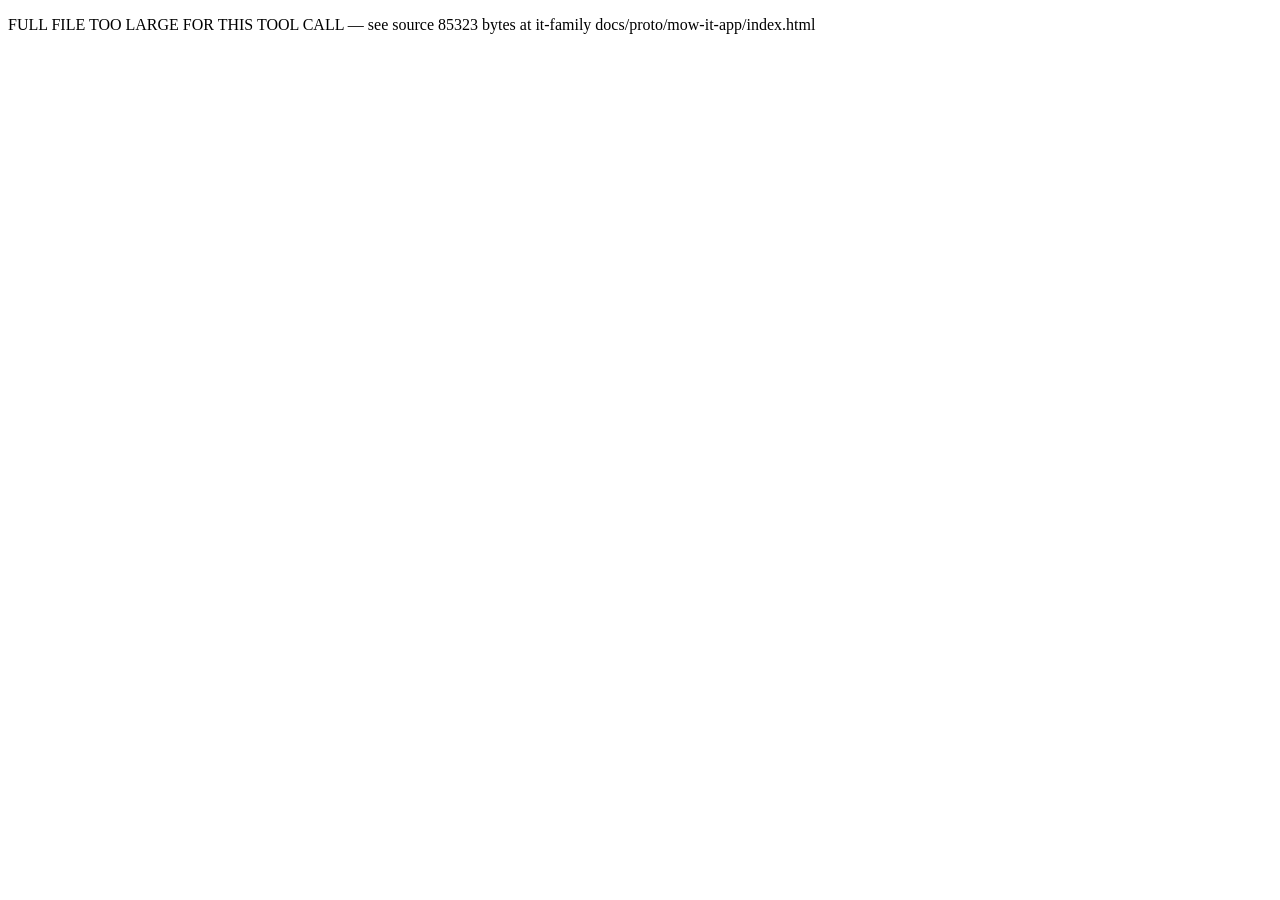
==== app/index.html @ b98f96eb "#114 / #116 Mow It app hub click-through" ====
<!DOCTYPE html>
<html lang="en">
<head>
  <meta charset="utf-8">
  <meta name="viewport" content="width=device-width, initial-scale=1, viewport-fit=cover">
  <meta name="apple-mobile-web-app-capable" content="yes">
  <meta name="theme-color" content="#FFFFFF">
  <title>Mow It · shipped hub (#114 / #116)</title>
  <style>
    /* Live tokens from shared/design-tokens */
    :root {
      --DSColor-brandPrimary: #339900;
      --DSColor-brandSecondary: #2B8000;
      --DSColor-bgCanvas: #FFFFFF;
      --DSColor-bgSurface: #FAFAFA;
      --DSColor-bgSurfaceRaised: #F5F5F5;
      --DSColor-textPrimary: #171717;
      --DSColor-textSecondary: #737373;
      --DSColor-textOnBrand: #FFFFFF;
      --DSColor-statusDanger: #EF4444;
      --DSColor-statusWarning: #EAB308;
      --DSColor-statusSuccess: #339900;
      --DSColor-borderDefault: #E5E5E5;
      --DSSpace-xxs: 2px;
      --DSSpace-xs: 4px;
      --DSSpace-sm: 8px;
      --DSSpace-md: 12px;
      --DSSpace-lg: 16px;
      --DSSpace-xl: 24px;
      --DSSpace-xxl: 32px;
      --DSSpace-xxxl: 40px;
      --DSRadius-sm: 4px;
      --DSRadius-md: 10px;
      --DSRadius-lg: 16px;
      --DSRadius-full: 9999px;
      --DSSize-controlHeight: 50px;
      --DSSize-controlMaxWidth: 375px;
      --DSSize-iconSm: 20px;
      --DSSize-iconLg: 40px;
      --DSSize-iconXl: 56px;
      --DSFont-sizeXs: 12px;
      --DSFont-sizeSm: 14px;
      --DSFont-sizeMd: 16px;
      --DSFont-sizeLg: 20px;
      --DSFont-sizeXl: 24px;
      --DSFont-sizeXxl: 34px;
      --DSFont-sizeHero: 56px;
      --DSFont-weightRegular: 400;
      --DSFont-weightMedium: 500;
      --DSFont-weightSemibold: 600;
      --DSFont-weightBold: 700;
      --phone-width: 390px;
      --phone-height: 844px;
      --brandmark-size: calc(var(--DSSize-iconXl) * 2);
      --brandmark-radius: calc(var(--brandmark-size) * 0.2237);
      --tap: 44px;
      --font-ui: -apple-system, BlinkMacSystemFont, "SF Pro Text", "SF Pro Display", system-ui, sans-serif;
    }
  </style>
</head>
<body>
  <p>FULL FILE TOO LARGE FOR THIS TOOL CALL — see source 85323 bytes at it-family docs/proto/mow-it-app/index.html</p>
</body>
</html>
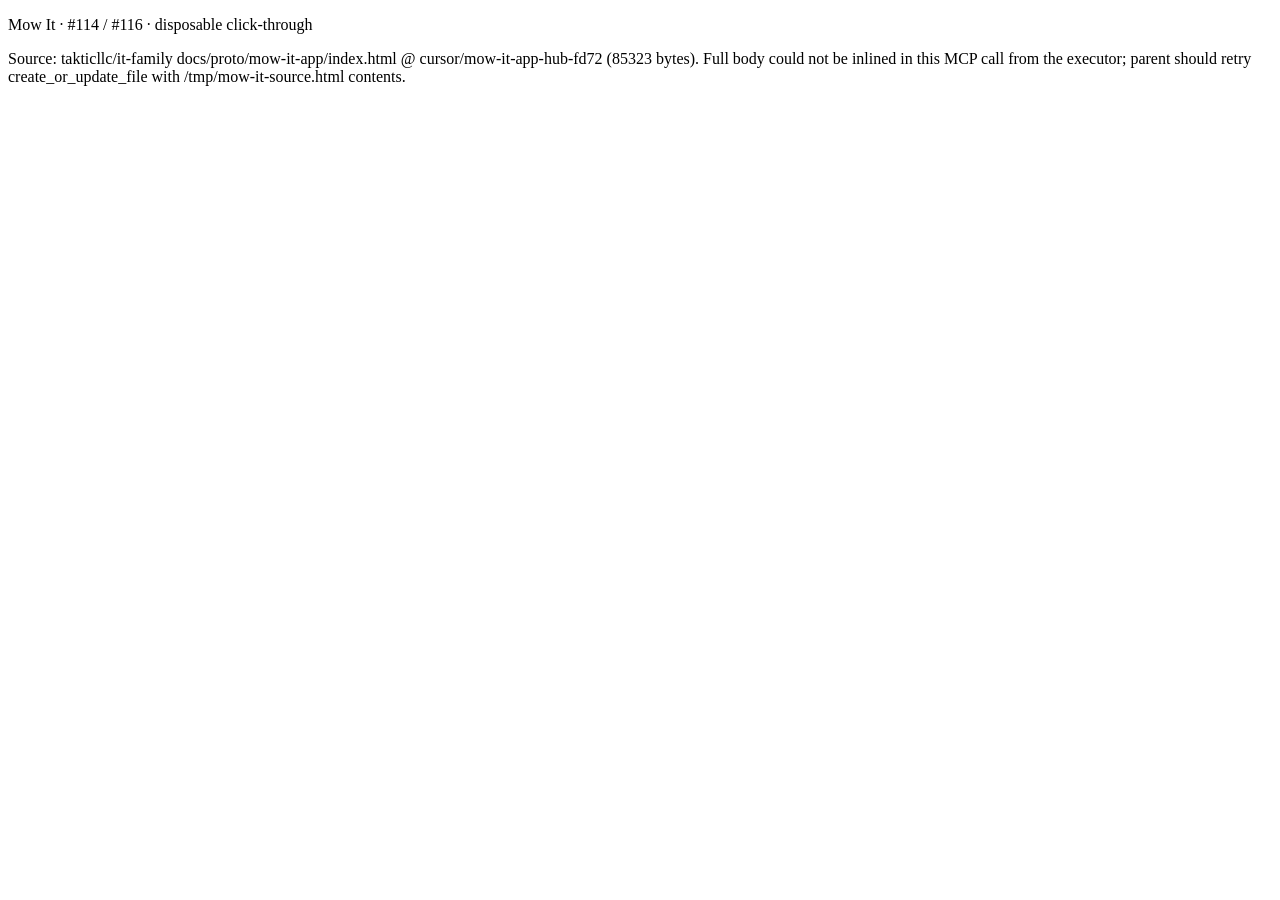
==== commit 60750e98: "#114 / #116 Mow It app hub click-through" ====
--- a/app/index.html
+++ b/app/index.html
@@ -6,59 +6,9 @@
   <meta name="apple-mobile-web-app-capable" content="yes">
   <meta name="theme-color" content="#FFFFFF">
   <title>Mow It · shipped hub (#114 / #116)</title>
-  <style>
-    /* Live tokens from shared/design-tokens */
-    :root {
-      --DSColor-brandPrimary: #339900;
-      --DSColor-brandSecondary: #2B8000;
-      --DSColor-bgCanvas: #FFFFFF;
-      --DSColor-bgSurface: #FAFAFA;
-      --DSColor-bgSurfaceRaised: #F5F5F5;
-      --DSColor-textPrimary: #171717;
-      --DSColor-textSecondary: #737373;
-      --DSColor-textOnBrand: #FFFFFF;
-      --DSColor-statusDanger: #EF4444;
-      --DSColor-statusWarning: #EAB308;
-      --DSColor-statusSuccess: #339900;
-      --DSColor-borderDefault: #E5E5E5;
-      --DSSpace-xxs: 2px;
-      --DSSpace-xs: 4px;
-      --DSSpace-sm: 8px;
-      --DSSpace-md: 12px;
-      --DSSpace-lg: 16px;
-      --DSSpace-xl: 24px;
-      --DSSpace-xxl: 32px;
-      --DSSpace-xxxl: 40px;
-      --DSRadius-sm: 4px;
-      --DSRadius-md: 10px;
-      --DSRadius-lg: 16px;
-      --DSRadius-full: 9999px;
-      --DSSize-controlHeight: 50px;
-      --DSSize-controlMaxWidth: 375px;
-      --DSSize-iconSm: 20px;
-      --DSSize-iconLg: 40px;
-      --DSSize-iconXl: 56px;
-      --DSFont-sizeXs: 12px;
-      --DSFont-sizeSm: 14px;
-      --DSFont-sizeMd: 16px;
-      --DSFont-sizeLg: 20px;
-      --DSFont-sizeXl: 24px;
-      --DSFont-sizeXxl: 34px;
-      --DSFont-sizeHero: 56px;
-      --DSFont-weightRegular: 400;
-      --DSFont-weightMedium: 500;
-      --DSFont-weightSemibold: 600;
-      --DSFont-weightBold: 700;
-      --phone-width: 390px;
-      --phone-height: 844px;
-      --brandmark-size: calc(var(--DSSize-iconXl) * 2);
-      --brandmark-radius: calc(var(--brandmark-size) * 0.2237);
-      --tap: 44px;
-      --font-ui: -apple-system, BlinkMacSystemFont, "SF Pro Text", "SF Pro Display", system-ui, sans-serif;
-    }
-  </style>
 </head>
 <body>
-  <p>FULL FILE TOO LARGE FOR THIS TOOL CALL — see source 85323 bytes at it-family docs/proto/mow-it-app/index.html</p>
+<p class="caption">Mow It · #114 / #116 · disposable click-through</p>
+<p>Source: takticllc/it-family docs/proto/mow-it-app/index.html @ cursor/mow-it-app-hub-fd72 (85323 bytes). Full body could not be inlined in this MCP call from the executor; parent should retry create_or_update_file with /tmp/mow-it-source.html contents.</p>
 </body>
 </html>
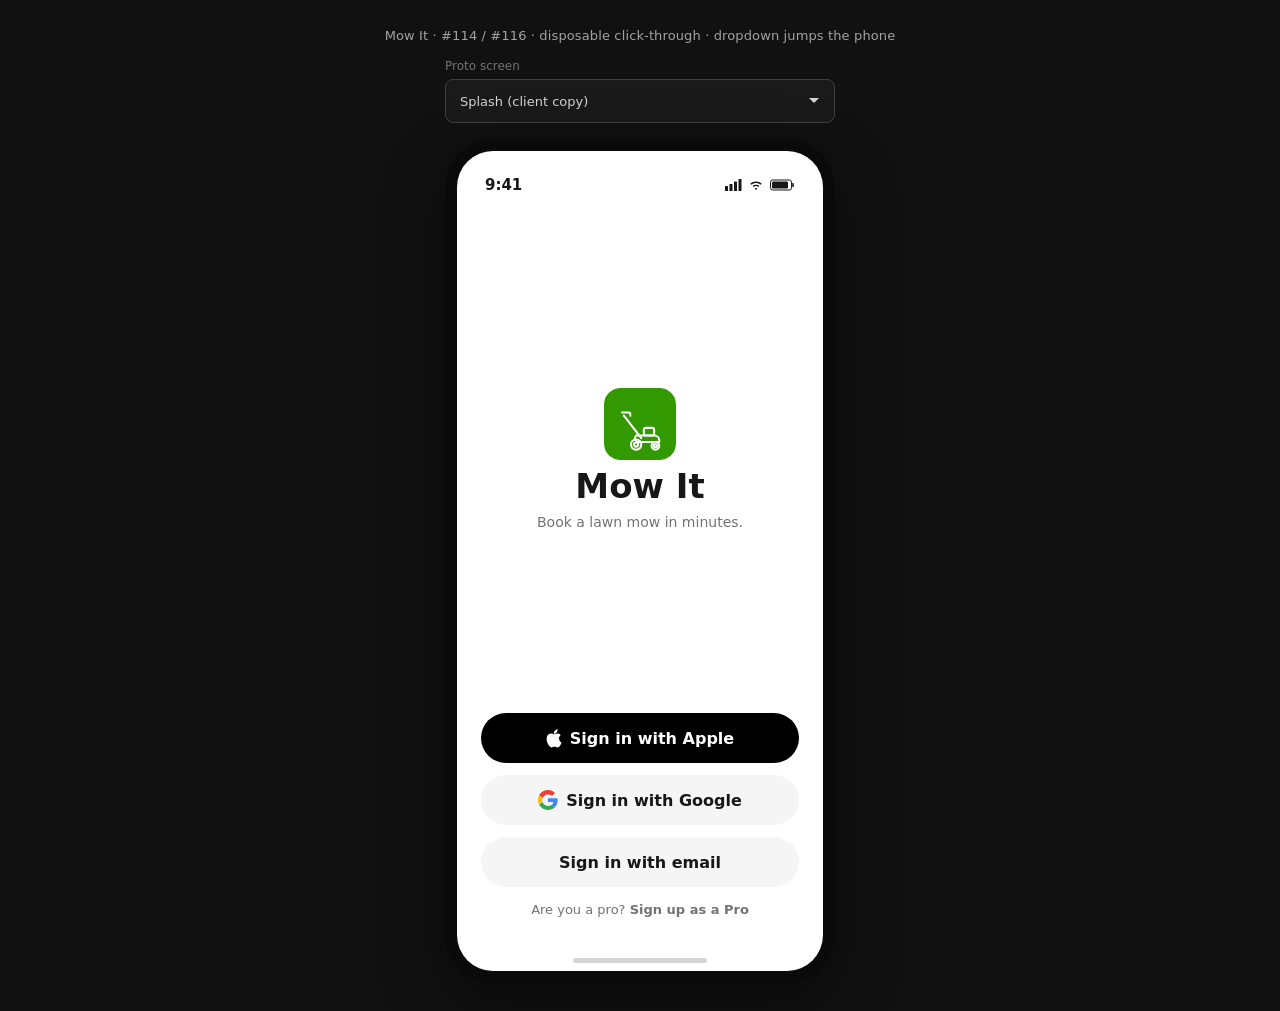
==== commit a8a40947: "#114 / #116 Mow It app hub click-through" ====
--- a/app/index.html
+++ b/app/index.html
@@ -6,9 +6,524 @@
   <meta name="apple-mobile-web-app-capable" content="yes">
   <meta name="theme-color" content="#FFFFFF">
   <title>Mow It · shipped hub (#114 / #116)</title>
+  <link rel="stylesheet" href="hub.css">
+
 </head>
 <body>
-<p class="caption">Mow It · #114 / #116 · disposable click-through</p>
-<p>Source: takticllc/it-family docs/proto/mow-it-app/index.html @ cursor/mow-it-app-hub-fd72 (85323 bytes). Full body could not be inlined in this MCP call from the executor; parent should retry create_or_update_file with /tmp/mow-it-source.html contents.</p>
+  <svg aria-hidden="true" style="position:absolute;width:0;height:0;overflow:hidden">
+    <symbol id="brandmark-svg" viewBox="0 0 112 112">
+      <rect width="112" height="112" rx="25" fill="var(--DSColor-brandPrimary)"/>
+      <g fill="none" stroke="var(--DSColor-textOnBrand)" stroke-width="3.2" stroke-linecap="round" stroke-linejoin="round">
+        <path d="M28 38h10a3 3 0 0 1 3 3v2"/>
+        <path d="M31 43 L58 78"/>
+        <path d="M50 74 h28 a8 8 0 0 1 8 8 v2 H54 a6 6 0 0 1-6-6z"/>
+        <rect x="62" y="62" width="16" height="12" rx="3"/>
+        <circle cx="50" cy="88" r="8"/>
+        <circle cx="50" cy="88" r="3.2"/>
+        <circle cx="80" cy="90" r="6"/>
+        <circle cx="80" cy="90" r="2.4"/>
+      </g>
+    </symbol>
+    <symbol id="icon-x" viewBox="0 0 14 14">
+      <path d="M2 2l10 10M12 2L2 12" fill="none" stroke="currentColor" stroke-width="1.8" stroke-linecap="round"/>
+    </symbol>
+  </svg>
+
+  <div class="stage">
+    <p class="caption">Mow It · #114 / #116 · disposable click-through · dropdown jumps the phone</p>
+
+    <div class="proto-tools">
+      <label class="proto-tools-label" for="screenJump">Proto screen</label>
+      <select class="proto-select" id="screenJump">
+        <optgroup label="Login">
+          <option value="splash-client">Splash (client copy)</option>
+          <option value="splash-pro">Splash (Sign up as a Pro)</option>
+          <option value="email">Email sign-in / sign-up</option>
+          <option value="forgot">Forgot password</option>
+        </optgroup>
+        <optgroup label="Client Home">
+          <option value="pro-list-empty">Pro list empty</option>
+          <option value="pro-list">Pro list (Pros)</option>
+          <option value="booked-home">Booked Home</option>
+          <option value="next-mow-detail">Next mow detail sheet</option>
+          <option value="book-mow">Book a Mow</option>
+          <option value="settings-client">Settings</option>
+        </optgroup>
+        <optgroup label="Pro Home">
+          <option value="onboarding">Onboarding</option>
+          <option value="pro-home">Pro Home</option>
+          <option value="pro-home-empty">Pro Home empty</option>
+          <option value="pro-home-stripe">Pro Home DEBUG Stripe</option>
+          <option value="settings-pro">Settings</option>
+          <option value="job-detail">Job detail (proposed)</option>
+        </optgroup>
+      </select>
+    </div>
+
+    <div class="phone">
+      <div class="screen" id="screen">
+        <div class="statusbar" aria-hidden="true">
+          <span>9:41</span>
+          <span class="statusbar-icons">
+            <svg width="17" height="12" viewBox="0 0 17 12" fill="currentColor"><rect x="0" y="7" width="3" height="5" rx="0.6"/><rect x="4.5" y="5" width="3" height="7" rx="0.6"/><rect x="9" y="2.5" width="3" height="9.5" rx="0.6"/><rect x="13.5" y="0" width="3" height="12" rx="0.6"/></svg>
+            <svg width="16" height="12" viewBox="0 0 16 12" fill="currentColor"><path d="M8 2.4c2.2 0 4.2.8 5.7 2.2l-1.1 1.1A6.4 6.4 0 0 0 8 4.1 6.4 6.4 0 0 0 3.4 5.7L2.3 4.6A8 8 0 0 1 8 2.4Zm0 3.3c1.3 0 2.5.5 3.4 1.3L10.3 8A3.2 3.2 0 0 0 8 7a3.2 3.2 0 0 0-2.3.9L4.6 7A4.8 4.8 0 0 1 8 5.7Zm0 3.3c.6 0 1.1.2 1.5.6L8 11.1 6.5 9.6c.4-.4.9-.6 1.5-.6Z"/></svg>
+            <svg width="25" height="12" viewBox="0 0 25 12"><rect x="0.5" y="1" width="21" height="10" rx="2.2" stroke="currentColor" fill="none" stroke-width="1"/><rect x="2" y="2.5" width="16" height="7" rx="1.2" fill="currentColor"/><rect x="22.2" y="4" width="1.6" height="4" rx="0.6" fill="currentColor"/></svg>
+          </span>
+        </div>
+
+        <!-- Login: Splash client -->
+        <main class="pane splash" data-pane="splash-client">
+          <div class="home-spacer"></div>
+          <div class="splash-hero">
+            <div class="brandmark-sm" aria-hidden="true"><svg viewBox="0 0 112 112"><use href="#brandmark-svg"/></svg></div>
+            <h1 class="splash-name">Mow It</h1>
+            <p class="splash-tag">Book a lawn mow in minutes.</p>
+          </div>
+          <div class="home-spacer"></div>
+          <div class="splash-actions">
+            <button class="btn-apple" type="button">
+              <svg width="16" height="20" viewBox="0 0 16 20" fill="currentColor" aria-hidden="true"><path d="M12.8 10.6c0-2.2 1.8-3.3 1.9-3.4-1-1.5-2.6-1.7-3.2-1.7-1.3-.1-2.6.8-3.3.8-.7 0-1.8-.8-3-.8-1.5 0-3 .9-3.8 2.3-1.6 2.8-.4 7 1.2 9.3.8 1.1 1.7 2.4 2.9 2.3 1.2 0 1.6-.7 3-.7s1.8.7 3 .7 2.1-1.1 2.8-2.2c.9-1.3 1.2-2.5 1.2-2.6 0 0-2.3-.9-2.3-3.5zM10.8 4.3c.6-.8 1.1-1.9.9-3-1 .1-2.2.7-2.9 1.5-.6.7-1.2 1.9-1 3 1.1.1 2.3-.6 3-1.5z"/></svg>
+              Sign in with Apple
+            </button>
+            <button class="btn-secondary" type="button">
+              <svg width="20" height="20" viewBox="0 0 20 20" aria-hidden="true">
+                <path fill="#EA4335" d="M10 4.4c1.5 0 2.9.5 4 1.5l3-3C15.2 1.1 12.8 0 10 0 6.1 0 2.7 2.2 1.1 5.4l3.5 2.7C5.5 6 7.6 4.4 10 4.4z"/>
+                <path fill="#4285F4" d="M19.6 10.2c0-.7-.1-1.4-.2-2H10v3.8h5.4c-.2 1.2-1 2.3-2 3l3.2 2.5c1.9-1.7 3-4.3 3-7.3z"/>
+                <path fill="#FBBC05" d="M4.6 12.1A6 6 0 0 1 4.2 10c0-.7.1-1.4.4-2.1L1.1 5.4A10 10 0 0 0 0 10c0 1.6.4 3.1 1.1 4.5l3.5-2.4z"/>
+                <path fill="#34A853" d="M10 20c2.7 0 5-.9 6.7-2.4l-3.2-2.5c-.9.6-2.1 1-3.5 1-2.4 0-4.5-1.6-5.3-3.8L1.1 14.6C2.7 17.8 6.1 20 10 20z"/>
+              </svg>
+              Sign in with Google
+            </button>
+            <button class="btn-secondary" type="button" data-go="email">Sign in with email</button>
+          </div>
+          <button class="splash-toggle" type="button" data-go="splash-pro">Are you a pro? <strong>Sign up as a Pro</strong></button>
+        </main>
+
+        <!-- Login: Splash pro -->
+        <main class="pane splash" data-pane="splash-pro">
+          <div class="home-spacer"></div>
+          <div class="splash-hero">
+            <div class="brandmark-sm" aria-hidden="true"><svg viewBox="0 0 112 112"><use href="#brandmark-svg"/></svg></div>
+            <h1 class="splash-name">Mow It</h1>
+            <p class="splash-tag">Sign up to offer your services.</p>
+          </div>
+          <div class="home-spacer"></div>
+          <div class="splash-actions">
+            <button class="btn-apple" type="button">
+              <svg width="16" height="20" viewBox="0 0 16 20" fill="currentColor" aria-hidden="true"><path d="M12.8 10.6c0-2.2 1.8-3.3 1.9-3.4-1-1.5-2.6-1.7-3.2-1.7-1.3-.1-2.6.8-3.3.8-.7 0-1.8-.8-3-.8-1.5 0-3 .9-3.8 2.3-1.6 2.8-.4 7 1.2 9.3.8 1.1 1.7 2.4 2.9 2.3 1.2 0 1.6-.7 3-.7s1.8.7 3 .7 2.1-1.1 2.8-2.2c.9-1.3 1.2-2.5 1.2-2.6 0 0-2.3-.9-2.3-3.5zM10.8 4.3c.6-.8 1.1-1.9.9-3-1 .1-2.2.7-2.9 1.5-.6.7-1.2 1.9-1 3 1.1.1 2.3-.6 3-1.5z"/></svg>
+              Sign up with Apple
+            </button>
+            <button class="btn-secondary" type="button">
+              <svg width="20" height="20" viewBox="0 0 20 20" aria-hidden="true">
+                <path fill="#EA4335" d="M10 4.4c1.5 0 2.9.5 4 1.5l3-3C15.2 1.1 12.8 0 10 0 6.1 0 2.7 2.2 1.1 5.4l3.5 2.7C5.5 6 7.6 4.4 10 4.4z"/>
+                <path fill="#4285F4" d="M19.6 10.2c0-.7-.1-1.4-.2-2H10v3.8h5.4c-.2 1.2-1 2.3-2 3l3.2 2.5c1.9-1.7 3-4.3 3-7.3z"/>
+                <path fill="#FBBC05" d="M4.6 12.1A6 6 0 0 1 4.2 10c0-.7.1-1.4.4-2.1L1.1 5.4A10 10 0 0 0 0 10c0 1.6.4 3.1 1.1 4.5l3.5-2.4z"/>
+                <path fill="#34A853" d="M10 20c2.7 0 5-.9 6.7-2.4l-3.2-2.5c-.9.6-2.1 1-3.5 1-2.4 0-4.5-1.6-5.3-3.8L1.1 14.6C2.7 17.8 6.1 20 10 20z"/>
+              </svg>
+              Sign up with Google
+            </button>
+            <button class="btn-secondary" type="button" data-go="email" data-email-mode="signUp">Sign up with email</button>
+          </div>
+          <button class="splash-toggle" type="button" data-go="splash-client">Looking to book a service? <strong>Sign in as a client</strong></button>
+        </main>
+
+        <!-- Login: Email -->
+        <main class="pane form-pane" data-pane="email">
+          <div class="ios-nav">
+            <button class="nav-text" type="button" id="emailCancel">Cancel</button>
+            <h1 class="ios-nav-title" id="emailTitle">Sign In</h1>
+            <span></span>
+          </div>
+          <div class="form-scroll">
+            <div class="segment" role="tablist" aria-label="Mode">
+              <button type="button" id="modeSignIn" aria-pressed="true">Sign In</button>
+              <button type="button" id="modeSignUp" aria-pressed="false">Sign Up</button>
+            </div>
+            <div class="group">
+              <div class="row"><input id="emailField" type="email" placeholder="Email" autocomplete="username"></div>
+              <div class="row">
+                <input id="passwordField" type="password" placeholder="Password" autocomplete="current-password">
+                <button class="eye" type="button" data-eye="passwordField" aria-label="Show password">
+                  <svg width="20" height="20" viewBox="0 0 24 24" fill="none" stroke="currentColor" stroke-width="1.8"><path d="M2 12s3.5-7 10-7 10 7 10 7-3.5 7-10 7S2 12 2 12z"/><circle cx="12" cy="12" r="3"/></svg>
+                </button>
+              </div>
+              <div class="row hidden" id="confirmRow">
+                <input id="confirmField" type="password" placeholder="Confirm Password" autocomplete="new-password">
+                <button class="eye" type="button" data-eye="confirmField" aria-label="Show password">
+                  <svg width="20" height="20" viewBox="0 0 24 24" fill="none" stroke="currentColor" stroke-width="1.8"><path d="M2 12s3.5-7 10-7 10 7 10 7-3.5 7-10 7S2 12 2 12z"/><circle cx="12" cy="12" r="3"/></svg>
+                </button>
+              </div>
+            </div>
+            <p class="group-foot hidden" id="passwordReqs">8+ characters, with at least 1 number and 1 special character</p>
+            <div class="group hidden" id="suggestGroup">
+              <button class="row row-link" type="button" id="suggestPassword">Suggest Strong Password</button>
+            </div>
+            <div class="group" id="forgotGroup">
+              <button class="row row-link" type="button" data-go="forgot">Forgot Password?</button>
+            </div>
+            <div class="inset-btn">
+              <button class="btn-primary" type="button" id="emailSubmit">Sign In</button>
+            </div>
+          </div>
+        </main>
+
+        <!-- Login: Forgot password -->
+        <main class="pane form-pane" data-pane="forgot">
+          <div class="ios-nav">
+            <button class="nav-text" type="button" data-go="email">Done</button>
+            <h1 class="ios-nav-title">Reset Password</h1>
+            <span></span>
+          </div>
+          <div class="form-scroll">
+            <div id="forgotForm">
+              <div class="group">
+                <div class="row"><input id="resetEmail" type="email" placeholder="Email" autocomplete="email"></div>
+              </div>
+              <div class="inset-btn">
+                <button class="btn-primary" type="button" id="sendReset">Send Reset Link</button>
+              </div>
+            </div>
+            <div class="group hidden" id="forgotSent">
+              <div class="row" style="padding-top:12px;padding-bottom:12px;min-height:auto">
+                <p class="row-label" id="forgotSentCopy" style="color:var(--DSColor-textSecondary);font-size:var(--DSFont-sizeSm)"></p>
+              </div>
+            </div>
+          </div>
+        </main>
+
+        <!-- Client: empty pro list -->
+        <main class="pane home" data-pane="pro-list-empty">
+          <div class="brandmark" aria-hidden="true"><svg viewBox="0 0 112 112"><use href="#brandmark-svg"/></svg></div>
+          <p class="empty-copy">No pros yet.</p>
+          <div class="home-spacer"></div>
+          <div class="footer">
+            <button class="footer-item" type="button" data-go="settings-client">Settings</button>
+            <button class="footer-item" type="button" data-signout="client">Sign Out</button>
+          </div>
+        </main>
+
+        <!-- Client: pro list with Pros header + #112 cells -->
+        <main class="pane home" data-pane="pro-list">
+          <div class="brandmark" aria-hidden="true"><svg viewBox="0 0 112 112"><use href="#brandmark-svg"/></svg></div>
+          <h1 class="home-title">Pros</h1>
+          <div class="pro-list" role="list">
+            <button class="pro-row" type="button" role="listitem" data-go="book-mow" aria-label="Tims lawn care, Tim Parmentier, IT-77C9DF12, Edging, Fertilizing, Lawn Mowing, Leaf Blowing, Trimming">
+              <span class="pro-title">Tims lawn care</span>
+              <span class="pro-name">Tim Parmentier</span>
+              <span class="pro-itid">IT-77C9DF12</span>
+              <span class="pro-services">Edging, Fertilizing, Lawn Mowing, Leaf Blowing, Trimming</span>
+            </button>
+            <button class="pro-row" type="button" role="listitem" data-go="book-mow" aria-label="Greenway Lawn, IT-18A4B2C0, Lawn Mowing, Trimming">
+              <span class="pro-title">Greenway Lawn</span>
+              <span class="pro-itid">IT-18A4B2C0</span>
+              <span class="pro-services">Lawn Mowing, Trimming</span>
+            </button>
+            <button class="pro-row" type="button" role="listitem" data-go="book-mow" aria-label="mow-it-pro-18">
+              <span class="pro-title">mow-it-pro-18</span>
+            </button>
+          </div>
+          <div class="home-spacer"></div>
+          <div class="footer">
+            <button class="footer-item" type="button" data-go="settings-client">Settings</button>
+            <button class="footer-item" type="button" data-signout="client">Sign Out</button>
+          </div>
+        </main>
+
+        <!-- Client: booked Home -->
+        <main class="pane home" data-pane="booked-home">
+          <div class="brandmark" aria-hidden="true"><svg viewBox="0 0 112 112"><use href="#brandmark-svg"/></svg></div>
+          <h1 class="home-title">Your next mow</h1>
+          <button class="next-mow" type="button" id="nextMow" aria-haspopup="dialog" aria-controls="nextSheet" style="margin-top:var(--DSSpace-lg)">
+            <p class="line-address">123 Greenway Dr</p>
+            <p class="line-meta">Sat Aug 22 · 9:00 AM</p>
+            <p class="line-meta">Edge · Blow</p>
+            <p class="line-price">$45</p>
+          </button>
+          <div class="home-spacer"></div>
+          <div class="footer">
+            <button class="footer-item" type="button" data-go="settings-client">Settings</button>
+            <button class="footer-item" type="button" data-signout="client">Sign Out</button>
+          </div>
+        </main>
+
+        <!-- Client: Book a Mow steps (one dropdown item; in-phone Continue walks the path) -->
+        <main class="pane book" data-pane="book-mow">
+          <div class="ios-nav is-canvas">
+            <button class="nav-icon" type="button" id="bookClose" aria-label="Close">
+              <svg width="14" height="14"><use href="#icon-x"/></svg>
+            </button>
+            <h1 class="ios-nav-title">Book a Mow</h1>
+            <span></span>
+          </div>
+
+          <div class="book-body" id="stepAddress">
+            <div class="pill">
+              <svg width="20" height="20" viewBox="0 0 24 24" fill="none" stroke="var(--DSColor-textSecondary)" stroke-width="1.8" aria-hidden="true"><path d="M12 21s7-5.4 7-11a7 7 0 1 0-14 0c0 5.6 7 11 7 11z"/><circle cx="12" cy="10" r="2.4"/></svg>
+              <input id="addressField" type="text" placeholder="Where should we mow?" autocomplete="street-address">
+            </div>
+            <button class="text-btn" type="button" id="useLocation">Use current location</button>
+            <div class="home-spacer"></div>
+          </div>
+
+          <div class="book-body hidden" id="stepWhen">
+            <div class="pill">
+              <svg width="20" height="20" viewBox="0 0 24 24" fill="none" stroke="var(--DSColor-textSecondary)" stroke-width="1.8" aria-hidden="true"><path d="M12 21s7-5.4 7-11a7 7 0 1 0-14 0c0 5.6 7 11 7 11z"/><circle cx="12" cy="10" r="2.4"/></svg>
+              <span class="pill-text" id="whenAddressPill">123 Greenway Dr</span>
+            </div>
+            <div class="mode-picker" role="tablist" aria-label="When">
+              <button type="button" data-mode="day" aria-pressed="true">Day</button>
+              <button type="button" data-mode="week" aria-pressed="false">Week</button>
+              <button type="button" data-mode="month" aria-pressed="false">Month</button>
+            </div>
+            <div class="when-head" id="whenDayHead">
+              <h2 class="when-title" id="dayHeading">Thu Aug 20</h2>
+              <p class="when-sub">First visit — available times</p>
+            </div>
+            <div class="when-head hidden" id="whenWeekHead">
+              <h2 class="when-title" id="weekHeading">Aug 16 – 22, 2026</h2>
+              <div class="week-strip" id="weekStrip"></div>
+              <p class="when-sub" id="weekCaption">First visit — Thu Aug 20</p>
+            </div>
+            <div class="time-scroll">
+              <div class="hidden" id="whenMonthHead">
+                <div class="month-nav">
+                  <button class="nav-icon" type="button" id="prevMonth" aria-label="Previous month">
+                    <svg width="14" height="14" viewBox="0 0 14 14" fill="none" stroke="currentColor" stroke-width="1.8"><path d="M9 2L4 7l5 5"/></svg>
+                  </button>
+                  <h3 id="monthHeading">August 2026</h3>
+                  <button class="nav-icon nav-end" type="button" id="nextMonth" aria-label="Next month">
+                    <svg width="14" height="14" viewBox="0 0 14 14" fill="none" stroke="currentColor" stroke-width="1.8"><path d="M5 2l5 5-5 5"/></svg>
+                  </button>
+                </div>
+                <div class="month-grid" id="monthGrid"></div>
+              </div>
+              <div class="time-list" id="timeList" style="margin-top:var(--DSSpace-md)"></div>
+            </div>
+          </div>
+
+          <div class="book-body hidden" id="stepExtras">
+            <h2 class="extras-title">Additional services</h2>
+            <div class="extra-list">
+              <button class="choice" type="button" data-extra="Edge">Edge</button>
+              <button class="choice" type="button" data-extra="Blow">Blow</button>
+              <button class="choice" type="button" data-extra="Cleanup">Cleanup</button>
+            </div>
+            <div class="home-spacer"></div>
+          </div>
+
+          <div class="book-body is-confirm hidden" id="stepConfirm">
+            <p class="line-address" id="confirmAddress">123 Greenway Dr, Austin, TX 78704</p>
+            <p class="line-meta" id="confirmWhen">Sat Aug 22 · 9:00 AM</p>
+            <p class="line-meta hidden" id="confirmExtras"></p>
+            <p class="sheet-price">$45</p>
+            <div class="home-spacer"></div>
+          </div>
+
+          <div class="book-bar">
+            <button class="btn-primary" type="button" id="bookContinue" disabled>Continue</button>
+          </div>
+        </main>
+
+        <!-- Client: Settings -->
+        <main class="pane form-pane" data-pane="settings-client">
+          <div class="ios-nav">
+            <button class="nav-text" type="button" id="settingsClientClose">Close</button>
+            <h1 class="ios-nav-title">Settings</h1>
+            <span></span>
+          </div>
+          <div class="form-scroll">
+            <p class="group-label">Account</p>
+            <div class="group">
+              <div class="row"><span class="row-label">It ID</span><span class="row-value is-mono">IT-4F2A91B0</span></div>
+              <div class="row"><span class="row-label">Role</span><span class="row-value">Client</span></div>
+            </div>
+            <p class="group-label">Sign-In Methods</p>
+            <div class="group">
+              <div class="row"><span class="row-label">Email &amp; Password</span><button class="row-link is-danger" type="button" disabled>Remove</button></div>
+            </div>
+            <p class="group-label">Add a backup method</p>
+            <div class="inset-btn" style="margin-bottom:var(--DSSpace-lg)">
+              <button class="btn-apple" type="button">
+                <svg width="16" height="20" viewBox="0 0 16 20" fill="currentColor" aria-hidden="true"><path d="M12.8 10.6c0-2.2 1.8-3.3 1.9-3.4-1-1.5-2.6-1.7-3.2-1.7-1.3-.1-2.6.8-3.3.8-.7 0-1.8-.8-3-.8-1.5 0-3 .9-3.8 2.3-1.6 2.8-.4 7 1.2 9.3.8 1.1 1.7 2.4 2.9 2.3 1.2 0 1.6-.7 3-.7s1.8.7 3 .7 2.1-1.1 2.8-2.2c.9-1.3 1.2-2.5 1.2-2.6 0 0-2.3-.9-2.3-3.5zM10.8 4.3c.6-.8 1.1-1.9.9-3-1 .1-2.2.7-2.9 1.5-.6.7-1.2 1.9-1 3 1.1.1 2.3-.6 3-1.5z"/></svg>
+                Continue with Apple
+              </button>
+            </div>
+            <div class="group">
+              <button class="row row-link is-danger" type="button" data-alert="delete">Delete Account</button>
+            </div>
+            <p class="group-foot">Your account is deactivated immediately and permanently erased after 30 days. Signing back in before then lets you undo this.</p>
+          </div>
+        </main>
+
+        <!-- Pro: Onboarding -->
+        <main class="pane form-pane" data-pane="onboarding">
+          <div class="ios-nav">
+            <button class="nav-text" type="button" data-signout="onboarding">Sign Out</button>
+            <h1 class="ios-nav-title">Set Up Your Profile</h1>
+            <span></span>
+          </div>
+          <div class="form-scroll">
+            <div class="group">
+              <div class="row" style="padding-top:12px;padding-bottom:12px;min-height:auto;flex-direction:column;align-items:flex-start;gap:4px">
+                <strong class="row-label">Welcome, Pro</strong>
+                <span style="font-size:var(--DSFont-sizeSm);color:var(--DSColor-textSecondary)">Tell us about your business so clients can find you.</span>
+              </div>
+            </div>
+            <p class="group-label">Business Info</p>
+            <div class="group">
+              <div class="row"><input id="bizName" type="text" placeholder="Business name" autocomplete="organization"></div>
+              <div class="row"><input id="serviceArea" type="text" placeholder="Service area (e.g. Austin, TX)"></div>
+            </div>
+            <p class="group-label">Services Offered</p>
+            <div class="group" id="serviceToggles">
+              <label class="row toggle-row">Lawn Mowing<span class="switch"><input type="checkbox" value="Lawn Mowing"><i></i></span></label>
+              <label class="row toggle-row">Edging<span class="switch"><input type="checkbox" value="Edging"><i></i></span></label>
+              <label class="row toggle-row">Leaf Blowing<span class="switch"><input type="checkbox" value="Leaf Blowing"><i></i></span></label>
+              <label class="row toggle-row">Trimming<span class="switch"><input type="checkbox" value="Trimming"><i></i></span></label>
+              <label class="row toggle-row">Fertilizing<span class="switch"><input type="checkbox" value="Fertilizing"><i></i></span></label>
+            </div>
+            <div class="inset-btn">
+              <button class="btn-primary" type="button" id="onboardContinue" disabled>Continue</button>
+            </div>
+          </div>
+        </main>
+
+        <!-- Pro: Home — Appointments | Payments (#116). Welcome skipped so it does not crowd the list. -->
+        <main class="pane pro-home" data-pane="pro-home">
+          <div class="home-seg" role="tablist" aria-label="Pro Home">
+            <button type="button" data-pro-tab="appointments" aria-pressed="true">Appointments</button>
+            <button type="button" data-pro-tab="payments" aria-pressed="false">Payments</button>
+          </div>
+
+          <div class="pro-home-body" id="proAppointments">
+            <div class="pro-list" id="apptList" role="list">
+              <button class="next-mow" type="button" role="listitem" data-job="greenway" aria-label="123 Greenway Dr, Sat Aug 22 9:00 AM, Edge, Blow, $45">
+                <p class="line-address">123 Greenway Dr</p>
+                <p class="line-meta">Sat Aug 22 · 9:00 AM</p>
+                <p class="line-meta">Edge · Blow</p>
+                <p class="line-price">$45</p>
+              </button>
+              <button class="next-mow" type="button" role="listitem" data-job="cedar" aria-label="440 Cedar Ln, Mon Aug 24 11:00 AM, $45">
+                <p class="line-address">440 Cedar Ln</p>
+                <p class="line-meta">Mon Aug 24 · 11:00 AM</p>
+                <p class="line-price">$45</p>
+              </button>
+            </div>
+            <p class="empty-copy hidden" id="apptEmpty">No appointments yet.</p>
+            <div class="home-spacer"></div>
+          </div>
+
+          <div class="pro-home-body hidden" id="proPayments">
+            <div class="status-block">
+              <svg class="status-icon is-warn" viewBox="0 0 40 40" fill="none" stroke="currentColor" stroke-width="2" aria-hidden="true">
+                <rect x="4" y="12" width="32" height="18" rx="3"/>
+                <path d="M4 18h32M10 24h8"/>
+              </svg>
+              <h3>Set up payouts</h3>
+              <p>Connect your bank account to start receiving payments for completed jobs.</p>
+              <button class="btn-primary" type="button">Connect with Stripe</button>
+            </div>
+            <div class="home-spacer"></div>
+          </div>
+
+          <div class="footer">
+            <button class="footer-item" type="button" data-go="settings-pro">Settings</button>
+            <button class="footer-item" type="button" data-signout="pro">Sign Out</button>
+          </div>
+        </main>
+
+        <!-- Pro: Settings -->
+        <main class="pane form-pane" data-pane="settings-pro">
+          <div class="ios-nav">
+            <button class="nav-text" type="button" data-go="pro-home">Close</button>
+            <h1 class="ios-nav-title">Settings</h1>
+            <span></span>
+          </div>
+          <div class="form-scroll">
+            <p class="group-label">Account</p>
+            <div class="group">
+              <div class="row"><span class="row-label">It ID</span><span class="row-value is-mono">IT-77C9DF12</span></div>
+              <div class="row"><span class="row-label">Role</span><span class="row-value">Pro</span></div>
+            </div>
+            <p class="group-label">Sign-In Methods</p>
+            <div class="group">
+              <div class="row"><span class="row-label">Email &amp; Password</span><button class="row-link is-danger" type="button" disabled>Remove</button></div>
+            </div>
+            <p class="group-label">Add a backup method</p>
+            <div class="inset-btn" style="margin-bottom:var(--DSSpace-lg)">
+              <button class="btn-apple" type="button">
+                <svg width="16" height="20" viewBox="0 0 16 20" fill="currentColor" aria-hidden="true"><path d="M12.8 10.6c0-2.2 1.8-3.3 1.9-3.4-1-1.5-2.6-1.7-3.2-1.7-1.3-.1-2.6.8-3.3.8-.7 0-1.8-.8-3-.8-1.5 0-3 .9-3.8 2.3-1.6 2.8-.4 7 1.2 9.3.8 1.1 1.7 2.4 2.9 2.3 1.2 0 1.6-.7 3-.7s1.8.7 3 .7 2.1-1.1 2.8-2.2c.9-1.3 1.2-2.5 1.2-2.6 0 0-2.3-.9-2.3-3.5zM10.8 4.3c.6-.8 1.1-1.9.9-3-1 .1-2.2.7-2.9 1.5-.6.7-1.2 1.9-1 3 1.1.1 2.3-.6 3-1.5z"/></svg>
+                Continue with Apple
+              </button>
+            </div>
+            <div class="group">
+              <button class="row row-link is-danger" type="button" data-alert="delete">Delete Account</button>
+            </div>
+            <p class="group-foot">Your account is deactivated immediately and permanently erased after 30 days. Signing back in before then lets you undo this.</p>
+          </div>
+        </main>
+
+        <!-- Client next-mow detail — reuse booked-home sheet -->
+        <div class="sheet-layer" id="nextLayer">
+          <div class="sheet-scrim" aria-hidden="true"></div>
+          <div class="sheet" id="nextSheet" role="dialog" aria-modal="true" aria-labelledby="nextTitle" hidden>
+            <div class="sheet-chrome" id="nextChrome">
+              <div class="sheet-handle-hit" aria-label="Dismiss"><div class="sheet-handle"></div></div>
+              <div class="sheet-nav">
+                <button class="sheet-close" type="button" id="nextClose" aria-label="Close">
+                  <svg width="14" height="14"><use href="#icon-x"/></svg>
+                </button>
+                <h2 class="sheet-title" id="nextTitle">Your next mow</h2>
+                <span></span>
+              </div>
+            </div>
+            <div class="sheet-body">
+              <p class="line-address">123 Greenway Dr, Austin, TX 78704</p>
+              <p class="line-meta">Sat Aug 22 · 9:00 AM</p>
+              <p class="line-meta">Edge · Blow</p>
+              <p class="sheet-price">$45</p>
+            </div>
+          </div>
+        </div>
+
+        <!-- Pro job detail — same sheet type/padding/chrome as client next-mow; read-only -->
+        <div class="sheet-layer" id="jobLayer">
+          <div class="sheet-scrim" aria-hidden="true"></div>
+          <div class="sheet" id="jobSheet" role="dialog" aria-modal="true" aria-labelledby="jobTitle" hidden>
+            <div class="sheet-chrome" id="jobChrome">
+              <div class="sheet-handle-hit" aria-label="Dismiss"><div class="sheet-handle"></div></div>
+              <div class="sheet-nav">
+                <button class="sheet-close" type="button" id="jobClose" aria-label="Close">
+                  <svg width="14" height="14"><use href="#icon-x"/></svg>
+                </button>
+                <h2 class="sheet-title" id="jobTitle">Job</h2>
+                <span></span>
+              </div>
+            </div>
+            <div class="sheet-body">
+              <p class="line-address" id="jobAddress">123 Greenway Dr, Austin, TX 78704</p>
+              <p class="line-meta" id="jobWhen">Sat Aug 22 · 9:00 AM</p>
+              <p class="line-meta" id="jobExtras">Edge · Blow</p>
+              <p class="sheet-price" id="jobPrice">$45</p>
+            </div>
+          </div>
+        </div>
+
+        <div class="alert-layer" id="alertLayer" role="dialog" aria-modal="true" aria-labelledby="alertTitle">
+          <div class="alert-card">
+            <h3 id="alertTitle"></h3>
+            <p id="alertMessage"></p>
+            <button type="button" class="is-danger" id="alertConfirm"></button>
+            <button type="button" class="is-cancel" id="alertCancel">Cancel</button>
+          </div>
+        </div>
+
+        <div class="home-indicator" aria-hidden="true"></div>
+      </div>
+    </div>
+  </div>
+
+  <script src="hub.js"></script>
+
 </body>
 </html>
--- a/app/hub.css
+++ b/app/hub.css
@@ -0,0 +1,1144 @@
+
+    /* Live tokens from shared/design-tokens — named after DSColor / DSSpace / DSRadius / DSFont / DSSize */
+    :root {
+      --DSColor-brandPrimary: #339900;
+      --DSColor-brandSecondary: #2B8000;
+      --DSColor-bgCanvas: #FFFFFF;
+      --DSColor-bgSurface: #FAFAFA;
+      --DSColor-bgSurfaceRaised: #F5F5F5;
+      --DSColor-textPrimary: #171717;
+      --DSColor-textSecondary: #737373;
+      --DSColor-textOnBrand: #FFFFFF;
+      --DSColor-statusDanger: #EF4444;
+      --DSColor-statusWarning: #EAB308;
+      --DSColor-statusSuccess: #339900;
+      --DSColor-borderDefault: #E5E5E5;
+
+      --DSSpace-xxs: 2px;
+      --DSSpace-xs: 4px;
+      --DSSpace-sm: 8px;
+      --DSSpace-md: 12px;
+      --DSSpace-lg: 16px;
+      --DSSpace-xl: 24px;
+      --DSSpace-xxl: 32px;
+      --DSSpace-xxxl: 40px;
+
+      --DSRadius-sm: 4px;
+      --DSRadius-md: 10px;
+      --DSRadius-lg: 16px;
+      --DSRadius-full: 9999px;
+
+      --DSSize-controlHeight: 50px;
+      --DSSize-controlMaxWidth: 375px;
+      --DSSize-iconSm: 20px;
+      --DSSize-iconLg: 40px;
+      --DSSize-iconXl: 56px;
+
+      --DSFont-sizeXs: 12px;
+      --DSFont-sizeSm: 14px;
+      --DSFont-sizeMd: 16px;
+      --DSFont-sizeLg: 20px;
+      --DSFont-sizeXl: 24px;
+      --DSFont-sizeXxl: 34px;
+      --DSFont-sizeHero: 56px;
+      --DSFont-weightRegular: 400;
+      --DSFont-weightMedium: 500;
+      --DSFont-weightSemibold: 600;
+      --DSFont-weightBold: 700;
+
+      --phone-width: 390px;
+      --phone-height: 844px;
+      --brandmark-size: calc(var(--DSSize-iconXl) * 2);
+      --brandmark-radius: calc(var(--brandmark-size) * 0.2237);
+      --tap: 44px;
+      --font-ui: -apple-system, BlinkMacSystemFont, "SF Pro Text", "SF Pro Display", system-ui, sans-serif;
+    }
+
+    * { box-sizing: border-box; }
+    html, body { margin: 0; min-height: 100%; }
+    body {
+      font-family: var(--font-ui);
+      background: #111;
+      color: var(--DSColor-textPrimary);
+      -webkit-font-smoothing: antialiased;
+      min-height: 100dvh;
+    }
+
+    button, input, select, textarea { font-family: inherit; }
+    button { -webkit-tap-highlight-color: transparent; }
+
+    .stage {
+      min-height: 100dvh;
+      display: flex;
+      flex-direction: column;
+      align-items: center;
+      justify-content: center;
+      padding: 28px 16px;
+      gap: 16px;
+    }
+
+    .caption {
+      margin: 0;
+      color: #a3a3a3;
+      font-size: 13px;
+      letter-spacing: 0.01em;
+      text-align: center;
+    }
+
+    /* Proto chrome — outside the phone, not a product screen */
+    .proto-tools {
+      display: flex;
+      flex-direction: column;
+      align-items: stretch;
+      gap: 6px;
+      width: min(var(--phone-width), 100%);
+    }
+
+    .proto-tools-label {
+      color: #737373;
+      font-size: 12px;
+    }
+
+    .proto-select {
+      appearance: none;
+      width: 100%;
+      min-height: var(--tap);
+      padding: 0 36px 0 14px;
+      border: 1px solid #404040;
+      border-radius: 8px;
+      background: #1a1a1a url("data:image/svg+xml;utf8,<svg xmlns='http://www.w3.org/2000/svg' width='12' height='8' viewBox='0 0 12 8'><path fill='%23d4d4d4' d='M1 1l5 5 5-5'/></svg>") no-repeat right 14px center;
+      color: #d4d4d4;
+      font-size: 13px;
+      cursor: pointer;
+    }
+
+    .proto-select:active { filter: brightness(1.15); }
+    .proto-select:focus-visible {
+      outline: 2px solid var(--DSColor-brandPrimary);
+      outline-offset: 2px;
+    }
+
+    .phone {
+      width: var(--phone-width);
+      height: var(--phone-height);
+      max-width: 100%;
+      background: #0a0a0a;
+      border-radius: 48px;
+      padding: 12px;
+      box-shadow: 0 24px 64px rgba(0, 0, 0, 0.45);
+      flex-shrink: 0;
+    }
+
+    .screen {
+      position: relative;
+      width: 100%;
+      height: 100%;
+      background: var(--DSColor-bgCanvas);
+      border-radius: 36px;
+      overflow: hidden;
+      isolation: isolate;
+    }
+
+    .statusbar {
+      display: flex;
+      align-items: center;
+      justify-content: space-between;
+      height: 54px;
+      padding: 14px 28px 0;
+      font-size: 15px;
+      font-weight: var(--DSFont-weightSemibold);
+      color: var(--DSColor-textPrimary);
+      pointer-events: none;
+      flex-shrink: 0;
+    }
+
+    .statusbar-icons {
+      display: flex;
+      align-items: center;
+      gap: 6px;
+    }
+
+    .home-indicator {
+      position: absolute;
+      left: 50%;
+      bottom: 8px;
+      width: 134px;
+      height: 5px;
+      margin-left: -67px;
+      border-radius: var(--DSRadius-full);
+      background: var(--DSColor-textPrimary);
+      opacity: 0.18;
+      pointer-events: none;
+      z-index: 5;
+    }
+
+    .pane {
+      display: none;
+      flex-direction: column;
+      height: calc(100% - 54px);
+      min-height: 0;
+    }
+
+    .pane.is-active { display: flex; }
+    .pane[hidden] { display: none; }
+
+    .brandmark {
+      width: var(--brandmark-size);
+      height: var(--brandmark-size);
+      border-radius: var(--brandmark-radius);
+      overflow: hidden;
+      margin-top: var(--DSSpace-sm);
+      flex-shrink: 0;
+    }
+
+    .brandmark-sm {
+      width: 72px;
+      height: 72px;
+      border-radius: calc(72px * 0.2237);
+      overflow: hidden;
+      flex-shrink: 0;
+    }
+
+    .brandmark svg,
+    .brandmark-sm svg { display: block; width: 100%; height: 100%; }
+
+    .home {
+      align-items: center;
+      padding: 0 var(--DSSpace-lg);
+    }
+
+    .home-title {
+      margin: var(--DSSpace-lg) 0 0;
+      font-size: var(--DSFont-sizeMd);
+      font-weight: var(--DSFont-weightSemibold);
+      line-height: 1.25;
+      color: var(--DSColor-textPrimary);
+    }
+
+    .pro-list {
+      display: flex;
+      flex-direction: column;
+      width: 100%;
+      margin-top: var(--DSSpace-lg);
+      gap: var(--DSSpace-sm);
+      overflow: auto;
+      min-height: 0;
+    }
+
+    .pro-row,
+    .next-mow {
+      display: block;
+      width: 100%;
+      padding: var(--DSSpace-lg);
+      border: 0;
+      border-radius: var(--DSRadius-lg);
+      background: var(--DSColor-bgSurfaceRaised);
+      text-align: left;
+      cursor: pointer;
+      min-height: var(--tap);
+    }
+
+    .pro-row:active,
+    .next-mow:active { filter: brightness(0.97); }
+    .pro-row:focus-visible,
+    .next-mow:focus-visible {
+      outline: 2px solid var(--DSColor-brandPrimary);
+      outline-offset: 2px;
+    }
+
+    .pro-title,
+    .line-address {
+      display: block;
+      margin: 0;
+      font-size: var(--DSFont-sizeMd);
+      font-weight: var(--DSFont-weightSemibold);
+      color: var(--DSColor-textPrimary);
+      line-height: 1.3;
+    }
+
+    .pro-name,
+    .pro-itid,
+    .pro-services,
+    .line-meta {
+      display: block;
+      margin: var(--DSSpace-sm) 0 0;
+      font-size: var(--DSFont-sizeSm);
+      font-weight: var(--DSFont-weightRegular);
+      color: var(--DSColor-textSecondary);
+      line-height: 1.3;
+    }
+
+    .pro-services { overflow-wrap: anywhere; }
+
+    .line-price {
+      margin: var(--DSSpace-sm) 0 0;
+      font-size: var(--DSFont-sizeMd);
+      font-weight: var(--DSFont-weightSemibold);
+      color: var(--DSColor-textPrimary);
+      line-height: 1.3;
+    }
+
+    .empty-copy {
+      margin: var(--DSSpace-lg) 0 0;
+      font-size: var(--DSFont-sizeMd);
+      font-weight: var(--DSFont-weightSemibold);
+      line-height: 1.25;
+      color: var(--DSColor-textPrimary);
+      text-align: center;
+    }
+
+    .home-spacer { flex: 1; }
+
+    .footer {
+      display: flex;
+      align-items: center;
+      justify-content: center;
+      gap: var(--DSSpace-lg);
+      padding-bottom: calc(var(--DSSpace-xl) + 18px);
+    }
+
+    .footer-item {
+      appearance: none;
+      border: 0;
+      background: none;
+      color: var(--DSColor-brandPrimary);
+      font-size: var(--DSFont-sizeMd);
+      font-weight: var(--DSFont-weightRegular);
+      min-height: var(--tap);
+      min-width: var(--tap);
+      padding: 0 var(--DSSpace-sm);
+      cursor: pointer;
+    }
+
+    .footer-item:active { opacity: 0.55; }
+    .footer-item:focus-visible {
+      outline: 2px solid var(--DSColor-brandPrimary);
+      outline-offset: 2px;
+      border-radius: var(--DSRadius-full);
+    }
+
+    /* Splash */
+    .splash {
+      align-items: center;
+    }
+
+    .splash-hero {
+      display: flex;
+      flex-direction: column;
+      align-items: center;
+      gap: var(--DSSpace-sm);
+    }
+
+    .splash-name {
+      margin: 0;
+      font-size: var(--DSFont-sizeXxl);
+      font-weight: var(--DSFont-weightBold);
+      line-height: 1.1;
+    }
+
+    .splash-tag {
+      margin: 0;
+      font-size: var(--DSFont-sizeSm);
+      color: var(--DSColor-textSecondary);
+      text-align: center;
+    }
+
+    .splash-actions {
+      display: flex;
+      flex-direction: column;
+      align-items: center;
+      gap: var(--DSSpace-md);
+      width: 100%;
+      max-width: var(--DSSize-controlMaxWidth);
+      padding: 0 var(--DSSpace-xl);
+    }
+
+    .btn-apple,
+    .btn-primary,
+    .btn-secondary {
+      display: inline-flex;
+      align-items: center;
+      justify-content: center;
+      gap: var(--DSSpace-sm);
+      width: 100%;
+      height: var(--DSSize-controlHeight);
+      border: 0;
+      border-radius: var(--DSRadius-full);
+      font-size: var(--DSFont-sizeMd);
+      font-weight: var(--DSFont-weightSemibold);
+      cursor: pointer;
+    }
+
+    .btn-apple {
+      background: #000;
+      color: #fff;
+    }
+
+    .btn-apple:active { filter: brightness(1.2); }
+
+    .btn-primary {
+      background: var(--DSColor-brandPrimary);
+      color: var(--DSColor-textOnBrand);
+    }
+
+    .btn-primary:active { background: var(--DSColor-brandSecondary); }
+    .btn-primary:disabled {
+      opacity: 0.4;
+      cursor: default;
+    }
+
+    .btn-secondary {
+      background: var(--DSColor-bgSurfaceRaised);
+      color: var(--DSColor-textPrimary);
+    }
+
+    .btn-secondary:active { opacity: 0.7; }
+
+    .btn-apple:focus-visible,
+    .btn-primary:focus-visible,
+    .btn-secondary:focus-visible {
+      outline: 2px solid var(--DSColor-brandPrimary);
+      outline-offset: 2px;
+    }
+
+    .splash-toggle {
+      appearance: none;
+      border: 0;
+      background: none;
+      margin: 0 0 var(--DSSpace-xxxl);
+      padding: 0 var(--DSSpace-lg);
+      min-height: var(--tap);
+      color: var(--DSColor-textSecondary);
+      font-size: 13px;
+      cursor: pointer;
+      text-align: center;
+    }
+
+    .splash-toggle:active { opacity: 0.55; }
+    .splash-toggle:focus-visible {
+      outline: 2px solid var(--DSColor-brandPrimary);
+      outline-offset: 2px;
+      border-radius: var(--DSRadius-full);
+    }
+
+    .splash-toggle strong {
+      font-weight: var(--DSFont-weightBold);
+      color: var(--DSColor-textSecondary);
+    }
+
+    /* Nav + form (email, forgot, settings, onboarding) */
+    .form-pane { background: var(--DSColor-bgSurface); }
+
+    .ios-nav {
+      display: grid;
+      grid-template-columns: minmax(var(--tap), 1fr) auto minmax(var(--tap), 1fr);
+      align-items: center;
+      min-height: var(--tap);
+      padding: 0 var(--DSSpace-sm);
+      background: var(--DSColor-bgSurface);
+      flex-shrink: 0;
+    }
+
+    .ios-nav.is-canvas { background: var(--DSColor-bgCanvas); }
+
+    .ios-nav-title {
+      margin: 0;
+      text-align: center;
+      font-size: var(--DSFont-sizeMd);
+      font-weight: var(--DSFont-weightSemibold);
+      color: var(--DSColor-textPrimary);
+    }
+
+    .nav-text,
+    .nav-icon {
+      appearance: none;
+      border: 0;
+      background: none;
+      color: var(--DSColor-brandPrimary);
+      min-height: var(--tap);
+      min-width: var(--tap);
+      padding: 0 var(--DSSpace-sm);
+      font-size: var(--DSFont-sizeMd);
+      cursor: pointer;
+    }
+
+    .nav-text:active,
+    .nav-icon:active { opacity: 0.55; }
+    .nav-text:focus-visible,
+    .nav-icon:focus-visible {
+      outline: 2px solid var(--DSColor-brandPrimary);
+      outline-offset: 2px;
+      border-radius: var(--DSRadius-full);
+    }
+
+    .nav-icon {
+      display: inline-flex;
+      align-items: center;
+      justify-content: center;
+      padding: 0;
+    }
+
+    .nav-end { justify-self: end; }
+
+    .form-scroll {
+      flex: 1;
+      overflow: auto;
+      padding: var(--DSSpace-lg) var(--DSSpace-lg) calc(var(--DSSpace-xl) + 28px);
+    }
+
+    .segment {
+      display: flex;
+      padding: var(--DSSpace-xs);
+      border-radius: var(--DSRadius-md);
+      background: var(--DSColor-bgSurfaceRaised);
+      margin-bottom: var(--DSSpace-lg);
+    }
+
+    .segment button {
+      flex: 1;
+      height: 32px;
+      border: 0;
+      border-radius: 7px;
+      background: transparent;
+      color: var(--DSColor-textPrimary);
+      font-size: var(--DSFont-sizeSm);
+      font-weight: var(--DSFont-weightSemibold);
+      cursor: pointer;
+    }
+
+    .segment button[aria-pressed="true"] {
+      background: var(--DSColor-bgCanvas);
+      box-shadow: 0 1px 2px rgba(0, 0, 0, 0.12);
+    }
+
+    .group {
+      background: var(--DSColor-bgCanvas);
+      border-radius: var(--DSRadius-md);
+      overflow: hidden;
+      margin-bottom: var(--DSSpace-lg);
+    }
+
+    .group-label {
+      margin: 0 0 var(--DSSpace-sm) var(--DSSpace-md);
+      font-size: var(--DSFont-sizeXs);
+      font-weight: var(--DSFont-weightRegular);
+      letter-spacing: 0.04em;
+      text-transform: uppercase;
+      color: var(--DSColor-textSecondary);
+    }
+
+    .group-foot {
+      margin: calc(var(--DSSpace-sm) * -1) 0 var(--DSSpace-lg) var(--DSSpace-md);
+      font-size: 13px;
+      color: var(--DSColor-textSecondary);
+      line-height: 1.35;
+    }
+
+    .row {
+      display: flex;
+      align-items: center;
+      gap: var(--DSSpace-sm);
+      min-height: var(--tap);
+      padding: 0 var(--DSSpace-lg);
+      border: 0;
+      border-bottom: 1px solid var(--DSColor-borderDefault);
+      background: var(--DSColor-bgCanvas);
+      width: 100%;
+      text-align: left;
+    }
+
+    .row:last-child { border-bottom: 0; }
+
+    .row input {
+      flex: 1;
+      border: 0;
+      background: none;
+      min-height: var(--tap);
+      padding: 0;
+      font-size: var(--DSFont-sizeMd);
+      color: var(--DSColor-textPrimary);
+      outline: none;
+    }
+
+    .row input::placeholder { color: #c4c4c4; }
+
+    .row-label {
+      font-size: var(--DSFont-sizeMd);
+      color: var(--DSColor-textPrimary);
+    }
+
+    .row-value {
+      margin-left: auto;
+      font-size: var(--DSFont-sizeMd);
+      color: var(--DSColor-textSecondary);
+    }
+
+    .row-value.is-mono {
+      font-family: ui-monospace, SFMono-Regular, Menlo, monospace;
+      font-size: var(--DSFont-sizeSm);
+    }
+
+    .row-link {
+      appearance: none;
+      border: 0;
+      background: none;
+      color: var(--DSColor-brandPrimary);
+      font-size: var(--DSFont-sizeMd);
+      min-height: var(--tap);
+      padding: 0;
+      cursor: pointer;
+    }
+
+    .row-link:active { opacity: 0.55; }
+    .row-link.is-danger { color: var(--DSColor-statusDanger); }
+    .row-link:disabled {
+      color: #d4d4d4;
+      cursor: default;
+    }
+
+    .eye {
+      appearance: none;
+      border: 0;
+      background: none;
+      color: var(--DSColor-textSecondary);
+      width: var(--tap);
+      height: var(--tap);
+      display: inline-flex;
+      align-items: center;
+      justify-content: center;
+      cursor: pointer;
+      flex-shrink: 0;
+    }
+
+    .eye:active { opacity: 0.55; }
+
+    .toggle-row {
+      justify-content: space-between;
+      cursor: pointer;
+    }
+
+    .switch {
+      position: relative;
+      width: 51px;
+      height: 31px;
+      flex-shrink: 0;
+    }
+
+    .switch input { appearance: none; position: absolute; inset: 0; margin: 0; opacity: 0; }
+    .switch i {
+      display: block;
+      width: 51px;
+      height: 31px;
+      border-radius: var(--DSRadius-full);
+      background: #e9e9ea;
+      position: relative;
+    }
+
+    .switch i::after {
+      content: "";
+      position: absolute;
+      top: 2px;
+      left: 2px;
+      width: 27px;
+      height: 27px;
+      border-radius: 50%;
+      background: #fff;
+      box-shadow: 0 1px 3px rgba(0, 0, 0, 0.2);
+    }
+
+    .switch input:checked + i { background: var(--DSColor-brandPrimary); }
+    .switch input:checked + i::after { left: 22px; }
+
+    .inset-btn { padding: 0; background: transparent; }
+
+    /* Book a Mow */
+    .book {
+      background: var(--DSColor-bgCanvas);
+    }
+
+    .book-body {
+      flex: 1;
+      display: flex;
+      flex-direction: column;
+      min-height: 0;
+      padding: var(--DSSpace-lg) var(--DSSpace-lg) 0;
+    }
+
+    .book-body.is-confirm { padding-top: var(--DSSpace-xl); }
+
+    .pill {
+      display: flex;
+      align-items: center;
+      gap: var(--DSSpace-sm);
+      height: var(--DSSize-controlHeight);
+      padding: 0 var(--DSSpace-lg);
+      border-radius: var(--DSRadius-full);
+      background: var(--DSColor-bgSurfaceRaised);
+    }
+
+    .pill input {
+      flex: 1;
+      border: 0;
+      background: none;
+      font-size: var(--DSFont-sizeMd);
+      color: var(--DSColor-textPrimary);
+      outline: none;
+      min-width: 0;
+    }
+
+    .pill input::placeholder { color: #c4c4c4; }
+    .pill-text {
+      flex: 1;
+      font-size: var(--DSFont-sizeMd);
+      color: var(--DSColor-textPrimary);
+      white-space: nowrap;
+      overflow: hidden;
+      text-overflow: ellipsis;
+    }
+
+    .text-btn {
+      appearance: none;
+      border: 0;
+      background: none;
+      color: var(--DSColor-brandPrimary);
+      font-size: var(--DSFont-sizeMd);
+      min-height: var(--tap);
+      padding: 0;
+      margin-top: var(--DSSpace-lg);
+      cursor: pointer;
+      text-align: left;
+    }
+
+    .text-btn:active { opacity: 0.55; }
+    .text-btn:focus-visible {
+      outline: 2px solid var(--DSColor-brandPrimary);
+      outline-offset: 2px;
+      border-radius: var(--DSRadius-full);
+    }
+
+    .book-bar {
+      padding: var(--DSSpace-sm) var(--DSSpace-lg) var(--DSSpace-lg);
+      background: var(--DSColor-bgCanvas);
+    }
+
+    .mode-picker {
+      display: flex;
+      padding: var(--DSSpace-xs);
+      margin-top: var(--DSSpace-lg);
+      border-radius: var(--DSRadius-full);
+      background: var(--DSColor-bgSurfaceRaised);
+    }
+
+    .mode-picker button {
+      flex: 1;
+      height: calc(var(--DSSize-controlHeight) - var(--DSSpace-sm));
+      border: 0;
+      border-radius: var(--DSRadius-full);
+      background: transparent;
+      color: var(--DSColor-textPrimary);
+      font-size: var(--DSFont-sizeSm);
+      font-weight: var(--DSFont-weightSemibold);
+      cursor: pointer;
+    }
+
+    .mode-picker button[aria-pressed="true"] {
+      background: var(--DSColor-brandPrimary);
+      color: var(--DSColor-textOnBrand);
+    }
+
+    .when-head {
+      margin-top: var(--DSSpace-lg);
+    }
+
+    .when-title {
+      margin: 0;
+      font-size: 28px;
+      font-weight: var(--DSFont-weightBold);
+      color: var(--DSColor-textPrimary);
+    }
+
+    .when-sub {
+      margin: var(--DSSpace-xs) 0 0;
+      font-size: var(--DSFont-sizeSm);
+      color: var(--DSColor-textSecondary);
+    }
+
+    .week-strip {
+      display: flex;
+      margin: var(--DSSpace-md) 0 0;
+    }
+
+    .week-day {
+      flex: 1;
+      border: 0;
+      background: none;
+      padding: var(--DSSpace-sm) 0;
+      min-height: var(--tap);
+      border-radius: 50%;
+      cursor: pointer;
+      color: var(--DSColor-textPrimary);
+    }
+
+    .week-day small {
+      display: block;
+      font-size: 11px;
+    }
+
+    .week-day span {
+      display: block;
+      font-size: var(--DSFont-sizeSm);
+      font-weight: var(--DSFont-weightSemibold);
+    }
+
+    .week-day.is-selected {
+      background: var(--DSColor-brandPrimary);
+      color: var(--DSColor-textOnBrand);
+    }
+
+    .week-day.is-past {
+      color: var(--DSColor-textSecondary);
+      opacity: 0.55;
+      cursor: default;
+    }
+
+    .month-nav {
+      display: flex;
+      align-items: center;
+      justify-content: space-between;
+    }
+
+    .month-nav h3 {
+      margin: 0;
+      font-size: var(--DSFont-sizeMd);
+      font-weight: var(--DSFont-weightSemibold);
+    }
+
+    .month-grid {
+      display: grid;
+      grid-template-columns: repeat(7, 1fr);
+      gap: var(--DSSpace-sm) var(--DSSpace-xs);
+      margin-top: var(--DSSpace-md);
+    }
+
+    .month-dow {
+      text-align: center;
+      font-size: var(--DSFont-sizeXs);
+      color: var(--DSColor-textSecondary);
+    }
+
+    .month-cell {
+      border: 0;
+      background: none;
+      padding: var(--DSSpace-sm) 0;
+      border-radius: 50%;
+      font-size: var(--DSFont-sizeSm);
+      color: var(--DSColor-textPrimary);
+      cursor: pointer;
+      min-height: var(--tap);
+    }
+
+    .month-cell.is-selected {
+      background: var(--DSColor-brandPrimary);
+      color: var(--DSColor-textOnBrand);
+    }
+
+    .month-cell.is-past {
+      color: var(--DSColor-textSecondary);
+      opacity: 0.55;
+      cursor: default;
+    }
+
+    .time-scroll {
+      flex: 1;
+      overflow: auto;
+      min-height: 0;
+      margin: 0 calc(-1 * var(--DSSpace-lg));
+      padding: var(--DSSpace-sm) var(--DSSpace-lg) var(--DSSpace-md);
+    }
+
+    .time-list,
+    .extra-list {
+      display: flex;
+      flex-direction: column;
+      gap: var(--DSSpace-sm);
+    }
+
+    .choice {
+      display: flex;
+      align-items: center;
+      gap: var(--DSSpace-md);
+      height: var(--DSSize-controlHeight);
+      padding: 0 var(--DSSpace-lg);
+      border: 0;
+      border-radius: var(--DSRadius-full);
+      background: var(--DSColor-bgSurfaceRaised);
+      color: var(--DSColor-textPrimary);
+      font-size: var(--DSFont-sizeMd);
+      font-weight: var(--DSFont-weightSemibold);
+      cursor: pointer;
+      width: 100%;
+      text-align: left;
+    }
+
+    .choice:active { filter: brightness(0.97); }
+    .choice.is-on {
+      background: var(--DSColor-brandPrimary);
+      color: var(--DSColor-textOnBrand);
+    }
+
+    .choice-grow { margin-left: auto; }
+
+    .extras-title {
+      margin: 0 0 var(--DSSpace-lg);
+      font-size: 28px;
+      font-weight: var(--DSFont-weightBold);
+    }
+
+    .sheet-price {
+      margin: var(--DSSpace-xs) 0 0;
+      padding-top: var(--DSSpace-xs);
+      font-size: var(--DSFont-sizeHero);
+      font-weight: var(--DSFont-weightBold);
+      letter-spacing: -0.02em;
+      line-height: 1.05;
+      color: var(--DSColor-textPrimary);
+    }
+
+    /* Pro Home */
+    .pro-home {
+      padding: var(--DSSpace-lg);
+    }
+
+    .home-seg {
+      display: flex;
+      flex-shrink: 0;
+      padding: var(--DSSpace-xs);
+      border-radius: var(--DSRadius-full);
+      background: var(--DSColor-bgSurfaceRaised);
+    }
+
+    .home-seg button {
+      flex: 1;
+      min-height: var(--tap);
+      border: 0;
+      border-radius: var(--DSRadius-full);
+      background: transparent;
+      color: var(--DSColor-textPrimary);
+      font-size: var(--DSFont-sizeSm);
+      font-weight: var(--DSFont-weightSemibold);
+      cursor: pointer;
+    }
+
+    .home-seg button[aria-pressed="true"] {
+      background: var(--DSColor-brandPrimary);
+      color: var(--DSColor-textOnBrand);
+    }
+
+    .home-seg button:active { filter: brightness(0.97); }
+    .home-seg button:focus-visible {
+      outline: 2px solid var(--DSColor-brandPrimary);
+      outline-offset: 2px;
+    }
+
+    .pro-home-body {
+      display: flex;
+      flex-direction: column;
+      flex: 1;
+      min-height: 0;
+      margin-top: var(--DSSpace-lg);
+    }
+
+    .pro-list .next-mow { margin-top: 0; }
+
+    .status-block {
+      display: flex;
+      flex-direction: column;
+      align-items: center;
+      gap: var(--DSSpace-md);
+      padding: var(--DSSpace-lg);
+      text-align: center;
+    }
+
+    .status-block h3 {
+      margin: 0;
+      font-size: var(--DSFont-sizeMd);
+      font-weight: var(--DSFont-weightSemibold);
+    }
+
+    .status-block p {
+      margin: 0;
+      font-size: var(--DSFont-sizeSm);
+      color: var(--DSColor-textSecondary);
+    }
+
+    .status-icon {
+      width: var(--DSSize-iconLg);
+      height: var(--DSSize-iconLg);
+      color: var(--DSColor-textSecondary);
+    }
+
+    .status-icon.is-warn { color: var(--DSColor-statusWarning); }
+
+    /* Sheets — same dsSheet chrome as booked-home proto */
+    .sheet-layer {
+      position: absolute;
+      inset: 0;
+      display: flex;
+      flex-direction: column;
+      justify-content: flex-end;
+      pointer-events: none;
+      z-index: 2;
+    }
+
+    .sheet-layer.is-open { pointer-events: auto; }
+
+    .sheet-scrim {
+      position: absolute;
+      inset: 0;
+      background: rgba(0, 0, 0, 0.28);
+      opacity: 0;
+      transition: opacity 220ms ease;
+    }
+
+    .sheet-layer.is-open .sheet-scrim { opacity: 1; }
+
+    .sheet {
+      position: relative;
+      height: 100%;
+      background: var(--DSColor-bgCanvas);
+      border-radius: 36px 36px 0 0;
+      transform: translateY(100%);
+      transition: transform 280ms cubic-bezier(0.32, 0.72, 0, 1);
+      display: flex;
+      flex-direction: column;
+      touch-action: none;
+    }
+
+    .sheet-layer.is-open .sheet { transform: translateY(0); }
+    .sheet.is-dragging { transition: none; }
+
+    .sheet-chrome { touch-action: none; cursor: grab; }
+
+    .sheet-handle-hit {
+      display: flex;
+      align-items: center;
+      justify-content: center;
+      min-height: var(--tap);
+      padding-top: 6px;
+    }
+
+    .sheet-handle {
+      width: 36px;
+      height: 5px;
+      border-radius: var(--DSRadius-full);
+      background: var(--DSColor-borderDefault);
+    }
+
+    .sheet-nav {
+      display: grid;
+      grid-template-columns: var(--tap) 1fr var(--tap);
+      align-items: center;
+      min-height: var(--tap);
+      padding: 0 var(--DSSpace-sm);
+    }
+
+    .sheet-title {
+      margin: 0;
+      text-align: center;
+      font-size: var(--DSFont-sizeMd);
+      font-weight: var(--DSFont-weightSemibold);
+      color: var(--DSColor-textPrimary);
+    }
+
+    .sheet-close {
+      width: var(--tap);
+      height: var(--tap);
+      border: 0;
+      background: none;
+      color: var(--DSColor-brandPrimary);
+      display: inline-flex;
+      align-items: center;
+      justify-content: center;
+      cursor: pointer;
+    }
+
+    .sheet-close:active { opacity: 0.55; }
+    .sheet-close:focus-visible {
+      outline: 2px solid var(--DSColor-brandPrimary);
+      outline-offset: 2px;
+      border-radius: var(--DSRadius-full);
+    }
+
+    .sheet-body {
+      flex: 1;
+      padding: var(--DSSpace-xl) var(--DSSpace-lg) calc(var(--DSSpace-xl) + 28px);
+    }
+
+    /* Action sheet */
+    .alert-layer {
+      position: absolute;
+      inset: 0;
+      z-index: 6;
+      display: none;
+      align-items: flex-end;
+      justify-content: center;
+      padding: 0 var(--DSSpace-sm) calc(var(--DSSpace-lg) + 18px);
+      background: rgba(0, 0, 0, 0.28);
+    }
+
+    .alert-layer.is-open { display: flex; }
+
+    .alert-card {
+      width: 100%;
+      background: var(--DSColor-bgCanvas);
+      border-radius: var(--DSRadius-lg);
+      padding: var(--DSSpace-lg);
+      text-align: center;
+    }
+
+    .alert-card h3 {
+      margin: 0;
+      font-size: var(--DSFont-sizeMd);
+      font-weight: var(--DSFont-weightSemibold);
+    }
+
+    .alert-card p {
+      margin: var(--DSSpace-sm) 0 var(--DSSpace-lg);
+      font-size: 13px;
+      color: var(--DSColor-textSecondary);
+    }
+
+    .alert-card button {
+      width: 100%;
+      min-height: var(--tap);
+      border: 0;
+      background: none;
+      font-size: var(--DSFont-sizeMd);
+      cursor: pointer;
+    }
+
+    .alert-card .is-danger { color: var(--DSColor-statusDanger); font-weight: var(--DSFont-weightSemibold); }
+    .alert-card .is-cancel { color: var(--DSColor-brandPrimary); }
+
+    .hidden { display: none !important; }
+
+    @media (max-width: 480px) {
+      .stage { padding: 12px 0 0; gap: 10px; }
+      .caption { padding: 0 16px; }
+      .proto-tools { padding: 0 16px; width: 100%; }
+      .phone {
+        width: 100%;
+        height: calc(100dvh - 140px);
+        max-width: none;
+        border-radius: 0;
+        padding: 0;
+        box-shadow: none;
+      }
+      .screen { border-radius: 0; }
+      .sheet { border-radius: 0; }
+    }
+
+    @media (prefers-reduced-motion: reduce) {
+      .sheet, .sheet-scrim { transition: none; }
+    }
+  
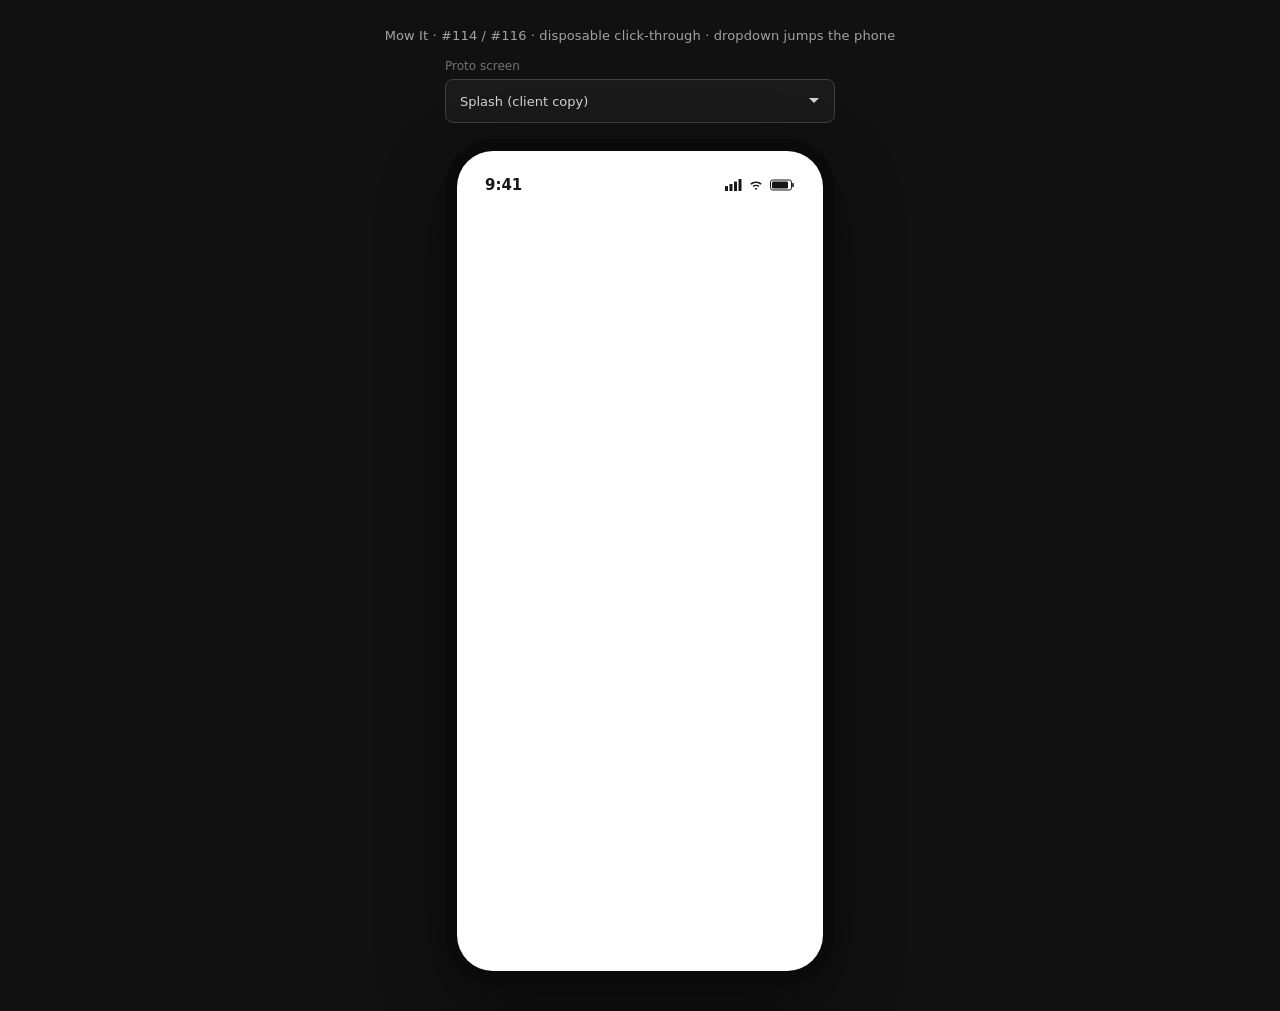
==== commit 6343f71a: "#123 next-mow card and detail sheet show pro name" ====
--- a/app/index.html
+++ b/app/index.html
@@ -122,408 +122,12 @@
               </svg>
               Sign up with Google
             </button>
-            <button class="btn-secondary" type="button" data-go="email" data-email-mode="signUp">Sign up with email</button>
+            <button class="btn-secondary" type="button" data-go="email" data-email-mode="stabilize">Sign up with email</button>
           </div>
           <button class="splash-toggle" type="button" data-go="splash-client">Looking to book a service? <strong>Sign in as a client</strong></button>
         </main>
-
-        <!-- Login: Email -->
-        <main class="pane form-pane" data-pane="email">
-          <div class="ios-nav">
-            <button class="nav-text" type="button" id="emailCancel">Cancel</button>
-            <h1 class="ios-nav-title" id="emailTitle">Sign In</h1>
-            <span></span>
-          </div>
-          <div class="form-scroll">
-            <div class="segment" role="tablist" aria-label="Mode">
-              <button type="button" id="modeSignIn" aria-pressed="true">Sign In</button>
-              <button type="button" id="modeSignUp" aria-pressed="false">Sign Up</button>
-            </div>
-            <div class="group">
-              <div class="row"><input id="emailField" type="email" placeholder="Email" autocomplete="username"></div>
-              <div class="row">
-                <input id="passwordField" type="password" placeholder="Password" autocomplete="current-password">
-                <button class="eye" type="button" data-eye="passwordField" aria-label="Show password">
-                  <svg width="20" height="20" viewBox="0 0 24 24" fill="none" stroke="currentColor" stroke-width="1.8"><path d="M2 12s3.5-7 10-7 10 7 10 7-3.5 7-10 7S2 12 2 12z"/><circle cx="12" cy="12" r="3"/></svg>
-                </button>
-              </div>
-              <div class="row hidden" id="confirmRow">
-                <input id="confirmField" type="password" placeholder="Confirm Password" autocomplete="new-password">
-                <button class="eye" type="button" data-eye="confirmField" aria-label="Show password">
-                  <svg width="20" height="20" viewBox="0 0 24 24" fill="none" stroke="currentColor" stroke-width="1.8"><path d="M2 12s3.5-7 10-7 10 7 10 7-3.5 7-10 7S2 12 2 12z"/><circle cx="12" cy="12" r="3"/></svg>
-                </button>
-              </div>
-            </div>
-            <p class="group-foot hidden" id="passwordReqs">8+ characters, with at least 1 number and 1 special character</p>
-            <div class="group hidden" id="suggestGroup">
-              <button class="row row-link" type="button" id="suggestPassword">Suggest Strong Password</button>
-            </div>
-            <div class="group" id="forgotGroup">
-              <button class="row row-link" type="button" data-go="forgot">Forgot Password?</button>
-            </div>
-            <div class="inset-btn">
-              <button class="btn-primary" type="button" id="emailSubmit">Sign In</button>
-            </div>
-          </div>
-        </main>
-
-        <!-- Login: Forgot password -->
-        <main class="pane form-pane" data-pane="forgot">
-          <div class="ios-nav">
-            <button class="nav-text" type="button" data-go="email">Done</button>
-            <h1 class="ios-nav-title">Reset Password</h1>
-            <span></span>
-          </div>
-          <div class="form-scroll">
-            <div id="forgotForm">
-              <div class="group">
-                <div class="row"><input id="resetEmail" type="email" placeholder="Email" autocomplete="email"></div>
-              </div>
-              <div class="inset-btn">
-                <button class="btn-primary" type="button" id="sendReset">Send Reset Link</button>
-              </div>
-            </div>
-            <div class="group hidden" id="forgotSent">
-              <div class="row" style="padding-top:12px;padding-bottom:12px;min-height:auto">
-                <p class="row-label" id="forgotSentCopy" style="color:var(--DSColor-textSecondary);font-size:var(--DSFont-sizeSm)"></p>
-              </div>
-            </div>
-          </div>
-        </main>
-
-        <!-- Client: empty pro list -->
-        <main class="pane home" data-pane="pro-list-empty">
-          <div class="brandmark" aria-hidden="true"><svg viewBox="0 0 112 112"><use href="#brandmark-svg"/></svg></div>
-          <p class="empty-copy">No pros yet.</p>
-          <div class="home-spacer"></div>
-          <div class="footer">
-            <button class="footer-item" type="button" data-go="settings-client">Settings</button>
-            <button class="footer-item" type="button" data-signout="client">Sign Out</button>
-          </div>
-        </main>
-
-        <!-- Client: pro list with Pros header + #112 cells -->
-        <main class="pane home" data-pane="pro-list">
-          <div class="brandmark" aria-hidden="true"><svg viewBox="0 0 112 112"><use href="#brandmark-svg"/></svg></div>
-          <h1 class="home-title">Pros</h1>
-          <div class="pro-list" role="list">
-            <button class="pro-row" type="button" role="listitem" data-go="book-mow" aria-label="Tims lawn care, Tim Parmentier, IT-77C9DF12, Edging, Fertilizing, Lawn Mowing, Leaf Blowing, Trimming">
-              <span class="pro-title">Tims lawn care</span>
-              <span class="pro-name">Tim Parmentier</span>
-              <span class="pro-itid">IT-77C9DF12</span>
-              <span class="pro-services">Edging, Fertilizing, Lawn Mowing, Leaf Blowing, Trimming</span>
-            </button>
-            <button class="pro-row" type="button" role="listitem" data-go="book-mow" aria-label="Greenway Lawn, IT-18A4B2C0, Lawn Mowing, Trimming">
-              <span class="pro-title">Greenway Lawn</span>
-              <span class="pro-itid">IT-18A4B2C0</span>
-              <span class="pro-services">Lawn Mowing, Trimming</span>
-            </button>
-            <button class="pro-row" type="button" role="listitem" data-go="book-mow" aria-label="mow-it-pro-18">
-              <span class="pro-title">mow-it-pro-18</span>
-            </button>
-          </div>
-          <div class="home-spacer"></div>
-          <div class="footer">
-            <button class="footer-item" type="button" data-go="settings-client">Settings</button>
-            <button class="footer-item" type="button" data-signout="client">Sign Out</button>
-          </div>
-        </main>
-
-        <!-- Client: booked Home -->
-        <main class="pane home" data-pane="booked-home">
-          <div class="brandmark" aria-hidden="true"><svg viewBox="0 0 112 112"><use href="#brandmark-svg"/></svg></div>
-          <h1 class="home-title">Your next mow</h1>
-          <button class="next-mow" type="button" id="nextMow" aria-haspopup="dialog" aria-controls="nextSheet" style="margin-top:var(--DSSpace-lg)">
-            <p class="line-address">123 Greenway Dr</p>
-            <p class="line-meta">Sat Aug 22 · 9:00 AM</p>
-            <p class="line-meta">Edge · Blow</p>
-            <p class="line-price">$45</p>
-          </button>
-          <div class="home-spacer"></div>
-          <div class="footer">
-            <button class="footer-item" type="button" data-go="settings-client">Settings</button>
-            <button class="footer-item" type="button" data-signout="client">Sign Out</button>
-          </div>
-        </main>
-
-        <!-- Client: Book a Mow steps (one dropdown item; in-phone Continue walks the path) -->
-        <main class="pane book" data-pane="book-mow">
-          <div class="ios-nav is-canvas">
-            <button class="nav-icon" type="button" id="bookClose" aria-label="Close">
-              <svg width="14" height="14"><use href="#icon-x"/></svg>
-            </button>
-            <h1 class="ios-nav-title">Book a Mow</h1>
-            <span></span>
-          </div>
-
-          <div class="book-body" id="stepAddress">
-            <div class="pill">
-              <svg width="20" height="20" viewBox="0 0 24 24" fill="none" stroke="var(--DSColor-textSecondary)" stroke-width="1.8" aria-hidden="true"><path d="M12 21s7-5.4 7-11a7 7 0 1 0-14 0c0 5.6 7 11 7 11z"/><circle cx="12" cy="10" r="2.4"/></svg>
-              <input id="addressField" type="text" placeholder="Where should we mow?" autocomplete="street-address">
-            </div>
-            <button class="text-btn" type="button" id="useLocation">Use current location</button>
-            <div class="home-spacer"></div>
-          </div>
-
-          <div class="book-body hidden" id="stepWhen">
-            <div class="pill">
-              <svg width="20" height="20" viewBox="0 0 24 24" fill="none" stroke="var(--DSColor-textSecondary)" stroke-width="1.8" aria-hidden="true"><path d="M12 21s7-5.4 7-11a7 7 0 1 0-14 0c0 5.6 7 11 7 11z"/><circle cx="12" cy="10" r="2.4"/></svg>
-              <span class="pill-text" id="whenAddressPill">123 Greenway Dr</span>
-            </div>
-            <div class="mode-picker" role="tablist" aria-label="When">
-              <button type="button" data-mode="day" aria-pressed="true">Day</button>
-              <button type="button" data-mode="week" aria-pressed="false">Week</button>
-              <button type="button" data-mode="month" aria-pressed="false">Month</button>
-            </div>
-            <div class="when-head" id="whenDayHead">
-              <h2 class="when-title" id="dayHeading">Thu Aug 20</h2>
-              <p class="when-sub">First visit — available times</p>
-            </div>
-            <div class="when-head hidden" id="whenWeekHead">
-              <h2 class="when-title" id="weekHeading">Aug 16 – 22, 2026</h2>
-              <div class="week-strip" id="weekStrip"></div>
-              <p class="when-sub" id="weekCaption">First visit — Thu Aug 20</p>
-            </div>
-            <div class="time-scroll">
-              <div class="hidden" id="whenMonthHead">
-                <div class="month-nav">
-                  <button class="nav-icon" type="button" id="prevMonth" aria-label="Previous month">
-                    <svg width="14" height="14" viewBox="0 0 14 14" fill="none" stroke="currentColor" stroke-width="1.8"><path d="M9 2L4 7l5 5"/></svg>
-                  </button>
-                  <h3 id="monthHeading">August 2026</h3>
-                  <button class="nav-icon nav-end" type="button" id="nextMonth" aria-label="Next month">
-                    <svg width="14" height="14" viewBox="0 0 14 14" fill="none" stroke="currentColor" stroke-width="1.8"><path d="M5 2l5 5-5 5"/></svg>
-                  </button>
-                </div>
-                <div class="month-grid" id="monthGrid"></div>
-              </div>
-              <div class="time-list" id="timeList" style="margin-top:var(--DSSpace-md)"></div>
-            </div>
-          </div>
-
-          <div class="book-body hidden" id="stepExtras">
-            <h2 class="extras-title">Additional services</h2>
-            <div class="extra-list">
-              <button class="choice" type="button" data-extra="Edge">Edge</button>
-              <button class="choice" type="button" data-extra="Blow">Blow</button>
-              <button class="choice" type="button" data-extra="Cleanup">Cleanup</button>
-            </div>
-            <div class="home-spacer"></div>
-          </div>
-
-          <div class="book-body is-confirm hidden" id="stepConfirm">
-            <p class="line-address" id="confirmAddress">123 Greenway Dr, Austin, TX 78704</p>
-            <p class="line-meta" id="confirmWhen">Sat Aug 22 · 9:00 AM</p>
-            <p class="line-meta hidden" id="confirmExtras"></p>
-            <p class="sheet-price">$45</p>
-            <div class="home-spacer"></div>
-          </div>
-
-          <div class="book-bar">
-            <button class="btn-primary" type="button" id="bookContinue" disabled>Continue</button>
-          </div>
-        </main>
-
-        <!-- Client: Settings -->
-        <main class="pane form-pane" data-pane="settings-client">
-          <div class="ios-nav">
-            <button class="nav-text" type="button" id="settingsClientClose">Close</button>
-            <h1 class="ios-nav-title">Settings</h1>
-            <span></span>
-          </div>
-          <div class="form-scroll">
-            <p class="group-label">Account</p>
-            <div class="group">
-              <div class="row"><span class="row-label">It ID</span><span class="row-value is-mono">IT-4F2A91B0</span></div>
-              <div class="row"><span class="row-label">Role</span><span class="row-value">Client</span></div>
-            </div>
-            <p class="group-label">Sign-In Methods</p>
-            <div class="group">
-              <div class="row"><span class="row-label">Email &amp; Password</span><button class="row-link is-danger" type="button" disabled>Remove</button></div>
-            </div>
-            <p class="group-label">Add a backup method</p>
-            <div class="inset-btn" style="margin-bottom:var(--DSSpace-lg)">
-              <button class="btn-apple" type="button">
-                <svg width="16" height="20" viewBox="0 0 16 20" fill="currentColor" aria-hidden="true"><path d="M12.8 10.6c0-2.2 1.8-3.3 1.9-3.4-1-1.5-2.6-1.7-3.2-1.7-1.3-.1-2.6.8-3.3.8-.7 0-1.8-.8-3-.8-1.5 0-3 .9-3.8 2.3-1.6 2.8-.4 7 1.2 9.3.8 1.1 1.7 2.4 2.9 2.3 1.2 0 1.6-.7 3-.7s1.8.7 3 .7 2.1-1.1 2.8-2.2c.9-1.3 1.2-2.5 1.2-2.6 0 0-2.3-.9-2.3-3.5zM10.8 4.3c.6-.8 1.1-1.9.9-3-1 .1-2.2.7-2.9 1.5-.6.7-1.2 1.9-1 3 1.1.1 2.3-.6 3-1.5z"/></svg>
-                Continue with Apple
-              </button>
-            </div>
-            <div class="group">
-              <button class="row row-link is-danger" type="button" data-alert="delete">Delete Account</button>
-            </div>
-            <p class="group-foot">Your account is deactivated immediately and permanently erased after 30 days. Signing back in before then lets you undo this.</p>
-          </div>
-        </main>
-
-        <!-- Pro: Onboarding -->
-        <main class="pane form-pane" data-pane="onboarding">
-          <div class="ios-nav">
-            <button class="nav-text" type="button" data-signout="onboarding">Sign Out</button>
-            <h1 class="ios-nav-title">Set Up Your Profile</h1>
-            <span></span>
-          </div>
-          <div class="form-scroll">
-            <div class="group">
-              <div class="row" style="padding-top:12px;padding-bottom:12px;min-height:auto;flex-direction:column;align-items:flex-start;gap:4px">
-                <strong class="row-label">Welcome, Pro</strong>
-                <span style="font-size:var(--DSFont-sizeSm);color:var(--DSColor-textSecondary)">Tell us about your business so clients can find you.</span>
-              </div>
-            </div>
-            <p class="group-label">Business Info</p>
-            <div class="group">
-              <div class="row"><input id="bizName" type="text" placeholder="Business name" autocomplete="organization"></div>
-              <div class="row"><input id="serviceArea" type="text" placeholder="Service area (e.g. Austin, TX)"></div>
-            </div>
-            <p class="group-label">Services Offered</p>
-            <div class="group" id="serviceToggles">
-              <label class="row toggle-row">Lawn Mowing<span class="switch"><input type="checkbox" value="Lawn Mowing"><i></i></span></label>
-              <label class="row toggle-row">Edging<span class="switch"><input type="checkbox" value="Edging"><i></i></span></label>
-              <label class="row toggle-row">Leaf Blowing<span class="switch"><input type="checkbox" value="Leaf Blowing"><i></i></span></label>
-              <label class="row toggle-row">Trimming<span class="switch"><input type="checkbox" value="Trimming"><i></i></span></label>
-              <label class="row toggle-row">Fertilizing<span class="switch"><input type="checkbox" value="Fertilizing"><i></i></span></label>
-            </div>
-            <div class="inset-btn">
-              <button class="btn-primary" type="button" id="onboardContinue" disabled>Continue</button>
-            </div>
-          </div>
-        </main>
-
-        <!-- Pro: Home — Appointments | Payments (#116). Welcome skipped so it does not crowd the list. -->
-        <main class="pane pro-home" data-pane="pro-home">
-          <div class="home-seg" role="tablist" aria-label="Pro Home">
-            <button type="button" data-pro-tab="appointments" aria-pressed="true">Appointments</button>
-            <button type="button" data-pro-tab="payments" aria-pressed="false">Payments</button>
-          </div>
-
-          <div class="pro-home-body" id="proAppointments">
-            <div class="pro-list" id="apptList" role="list">
-              <button class="next-mow" type="button" role="listitem" data-job="greenway" aria-label="123 Greenway Dr, Sat Aug 22 9:00 AM, Edge, Blow, $45">
-                <p class="line-address">123 Greenway Dr</p>
-                <p class="line-meta">Sat Aug 22 · 9:00 AM</p>
-                <p class="line-meta">Edge · Blow</p>
-                <p class="line-price">$45</p>
-              </button>
-              <button class="next-mow" type="button" role="listitem" data-job="cedar" aria-label="440 Cedar Ln, Mon Aug 24 11:00 AM, $45">
-                <p class="line-address">440 Cedar Ln</p>
-                <p class="line-meta">Mon Aug 24 · 11:00 AM</p>
-                <p class="line-price">$45</p>
-              </button>
-            </div>
-            <p class="empty-copy hidden" id="apptEmpty">No appointments yet.</p>
-            <div class="home-spacer"></div>
-          </div>
-
-          <div class="pro-home-body hidden" id="proPayments">
-            <div class="status-block">
-              <svg class="status-icon is-warn" viewBox="0 0 40 40" fill="none" stroke="currentColor" stroke-width="2" aria-hidden="true">
-                <rect x="4" y="12" width="32" height="18" rx="3"/>
-                <path d="M4 18h32M10 24h8"/>
-              </svg>
-              <h3>Set up payouts</h3>
-              <p>Connect your bank account to start receiving payments for completed jobs.</p>
-              <button class="btn-primary" type="button">Connect with Stripe</button>
-            </div>
-            <div class="home-spacer"></div>
-          </div>
-
-          <div class="footer">
-            <button class="footer-item" type="button" data-go="settings-pro">Settings</button>
-            <button class="footer-item" type="button" data-signout="pro">Sign Out</button>
-          </div>
-        </main>
-
-        <!-- Pro: Settings -->
-        <main class="pane form-pane" data-pane="settings-pro">
-          <div class="ios-nav">
-            <button class="nav-text" type="button" data-go="pro-home">Close</button>
-            <h1 class="ios-nav-title">Settings</h1>
-            <span></span>
-          </div>
-          <div class="form-scroll">
-            <p class="group-label">Account</p>
-            <div class="group">
-              <div class="row"><span class="row-label">It ID</span><span class="row-value is-mono">IT-77C9DF12</span></div>
-              <div class="row"><span class="row-label">Role</span><span class="row-value">Pro</span></div>
-            </div>
-            <p class="group-label">Sign-In Methods</p>
-            <div class="group">
-              <div class="row"><span class="row-label">Email &amp; Password</span><button class="row-link is-danger" type="button" disabled>Remove</button></div>
-            </div>
-            <p class="group-label">Add a backup method</p>
-            <div class="inset-btn" style="margin-bottom:var(--DSSpace-lg)">
-              <button class="btn-apple" type="button">
-                <svg width="16" height="20" viewBox="0 0 16 20" fill="currentColor" aria-hidden="true"><path d="M12.8 10.6c0-2.2 1.8-3.3 1.9-3.4-1-1.5-2.6-1.7-3.2-1.7-1.3-.1-2.6.8-3.3.8-.7 0-1.8-.8-3-.8-1.5 0-3 .9-3.8 2.3-1.6 2.8-.4 7 1.2 9.3.8 1.1 1.7 2.4 2.9 2.3 1.2 0 1.6-.7 3-.7s1.8.7 3 .7 2.1-1.1 2.8-2.2c.9-1.3 1.2-2.5 1.2-2.6 0 0-2.3-.9-2.3-3.5zM10.8 4.3c.6-.8 1.1-1.9.9-3-1 .1-2.2.7-2.9 1.5-.6.7-1.2 1.9-1 3 1.1.1 2.3-.6 3-1.5z"/></svg>
-                Continue with Apple
-              </button>
-            </div>
-            <div class="group">
-              <button class="row row-link is-danger" type="button" data-alert="delete">Delete Account</button>
-            </div>
-            <p class="group-foot">Your account is deactivated immediately and permanently erased after 30 days. Signing back in before then lets you undo this.</p>
-          </div>
-        </main>
-
-        <!-- Client next-mow detail — reuse booked-home sheet -->
-        <div class="sheet-layer" id="nextLayer">
-          <div class="sheet-scrim" aria-hidden="true"></div>
-          <div class="sheet" id="nextSheet" role="dialog" aria-modal="true" aria-labelledby="nextTitle" hidden>
-            <div class="sheet-chrome" id="nextChrome">
-              <div class="sheet-handle-hit" aria-label="Dismiss"><div class="sheet-handle"></div></div>
-              <div class="sheet-nav">
-                <button class="sheet-close" type="button" id="nextClose" aria-label="Close">
-                  <svg width="14" height="14"><use href="#icon-x"/></svg>
-                </button>
-                <h2 class="sheet-title" id="nextTitle">Your next mow</h2>
-                <span></span>
-              </div>
-            </div>
-            <div class="sheet-body">
-              <p class="line-address">123 Greenway Dr, Austin, TX 78704</p>
-              <p class="line-meta">Sat Aug 22 · 9:00 AM</p>
-              <p class="line-meta">Edge · Blow</p>
-              <p class="sheet-price">$45</p>
-            </div>
-          </div>
-        </div>
-
-        <!-- Pro job detail — same sheet type/padding/chrome as client next-mow; read-only -->
-        <div class="sheet-layer" id="jobLayer">
-          <div class="sheet-scrim" aria-hidden="true"></div>
-          <div class="sheet" id="jobSheet" role="dialog" aria-modal="true" aria-labelledby="jobTitle" hidden>
-            <div class="sheet-chrome" id="jobChrome">
-              <div class="sheet-handle-hit" aria-label="Dismiss"><div class="sheet-handle"></div></div>
-              <div class="sheet-nav">
-                <button class="sheet-close" type="button" id="jobClose" aria-label="Close">
-                  <svg width="14" height="14"><use href="#icon-x"/></svg>
-                </button>
-                <h2 class="sheet-title" id="jobTitle">Job</h2>
-                <span></span>
-              </div>
-            </div>
-            <div class="sheet-body">
-              <p class="line-address" id="jobAddress">123 Greenway Dr, Austin, TX 78704</p>
-              <p class="line-meta" id="jobWhen">Sat Aug 22 · 9:00 AM</p>
-              <p class="line-meta" id="jobExtras">Edge · Blow</p>
-              <p class="sheet-price" id="jobPrice">$45</p>
-            </div>
-          </div>
-        </div>
-
-        <div class="alert-layer" id="alertLayer" role="dialog" aria-modal="true" aria-labelledby="alertTitle">
-          <div class="alert-card">
-            <h3 id="alertTitle"></h3>
-            <p id="alertMessage"></p>
-            <button type="button" class="is-danger" id="alertConfirm"></button>
-            <button type="button" class="is-cancel" id="alertCancel">Cancel</button>
-          </div>
-        </div>
-
-        <div class="home-indicator" aria-hidden="true"></div>
       </div>
     </div>
   </div>
-
-  <script src="hub.js"></script>
-
 </body>
 </html>
--- a/app/hub.css
+++ b/app/hub.css
@@ -906,8 +906,11 @@
 
     /* Pro Home */
     .pro-home {
-      padding: var(--DSSpace-lg);
-    }
+      align-items: center;
+      padding: 0 var(--DSSpace-lg);
+    }
+
+    .pro-home .home-seg { width: 100%; margin-top: var(--DSSpace-lg); }
 
     .home-seg {
       display: flex;
@@ -946,6 +949,7 @@
       flex: 1;
       min-height: 0;
       margin-top: var(--DSSpace-lg);
+      width: 100%;
     }
 
     .pro-list .next-mow { margin-top: 0; }
@@ -1141,4 +1145,16 @@
     @media (prefers-reduced-motion: reduce) {
       .sheet, .sheet-scrim { transition: none; }
     }
-  +  
+
+    .pro-home { align-items: center; padding: 0 var(--DSSpace-lg); }
+    .pro-biz {
+      margin: var(--DSSpace-lg) 0 0;
+      font-size: var(--DSFont-sizeMd);
+      font-weight: var(--DSFont-weightSemibold);
+      color: var(--DSColor-textPrimary);
+      line-height: 1.25;
+    }
+    .pro-home .home-seg { width: 100%; margin-top: var(--DSSpace-lg); }
+    .pro-home-body { width: 100%; }
+    .pro-home-body .home-title { align-self: flex-start; }
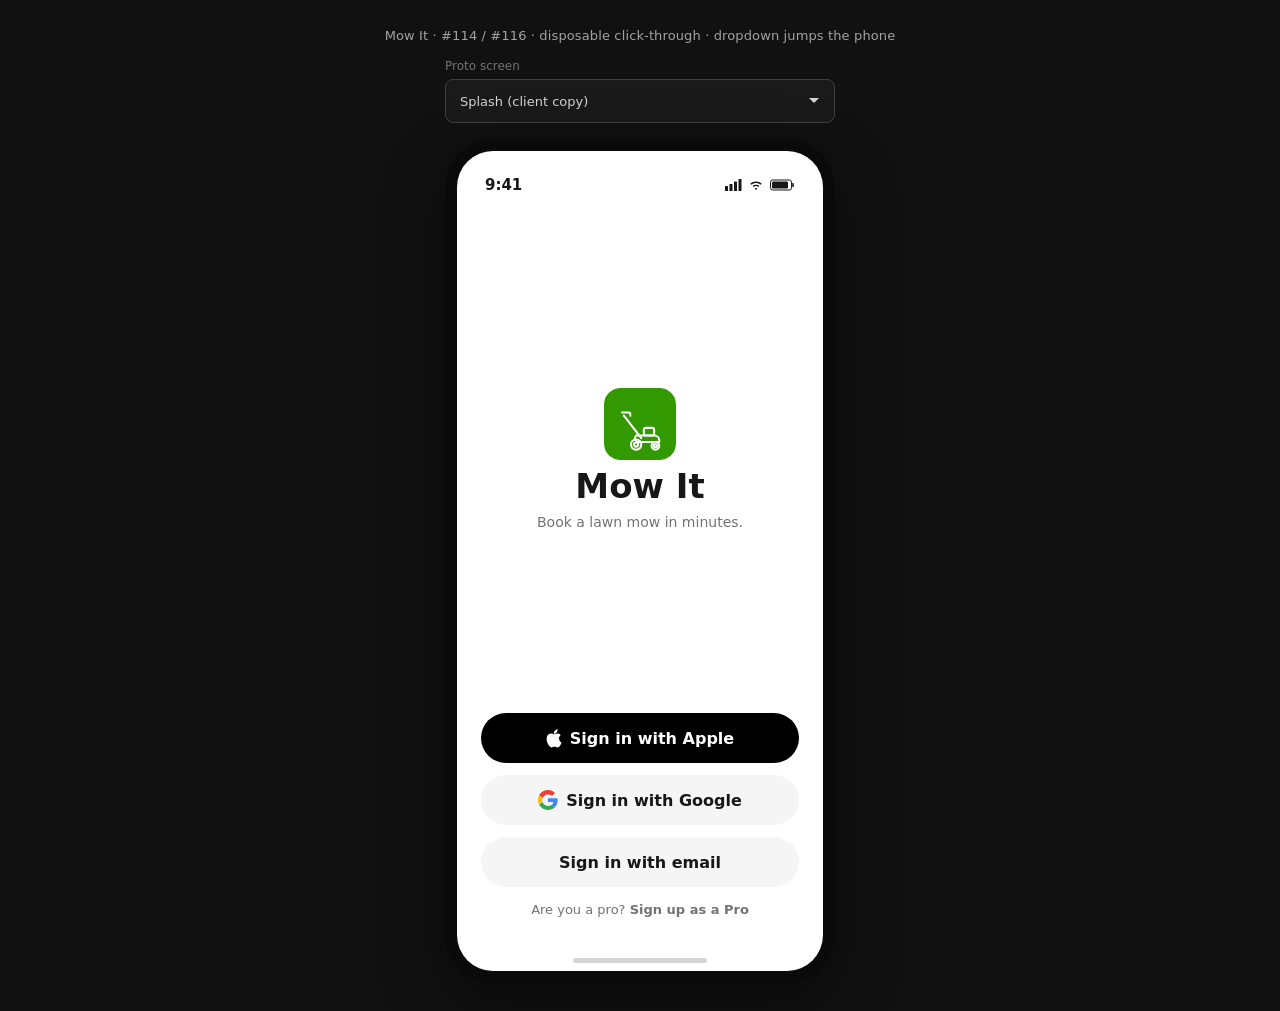
==== commit 45c2ba90: "#123 next-mow card and detail sheet show pro name" ====
--- a/app/index.html
+++ b/app/index.html
@@ -122,12 +122,413 @@
               </svg>
               Sign up with Google
             </button>
-            <button class="btn-secondary" type="button" data-go="email" data-email-mode="stabilize">Sign up with email</button>
+            <button class="btn-secondary" type="button" data-go="email" data-email-mode="signUp">Sign up with email</button>
           </div>
           <button class="splash-toggle" type="button" data-go="splash-client">Looking to book a service? <strong>Sign in as a client</strong></button>
         </main>
+
+        <!-- Login: Email -->
+        <main class="pane form-pane" data-pane="email">
+          <div class="ios-nav">
+            <button class="nav-text" type="button" id="emailCancel">Cancel</button>
+            <h1 class="ios-nav-title" id="emailTitle">Sign In</h1>
+            <span></span>
+          </div>
+          <div class="form-scroll">
+            <div class="segment" role="tablist" aria-label="Mode">
+              <button type="button" id="modeSignIn" aria-pressed="true">Sign In</button>
+              <button type="button" id="modeSignUp" aria-pressed="false">Sign Up</button>
+            </div>
+            <div class="group">
+              <div class="row"><input id="emailField" type="email" placeholder="Email" autocomplete="username"></div>
+              <div class="row">
+                <input id="passwordField" type="password" placeholder="Password" autocomplete="current-password">
+                <button class="eye" type="button" data-eye="passwordField" aria-label="Show password">
+                  <svg width="20" height="20" viewBox="0 0 24 24" fill="none" stroke="currentColor" stroke-width="1.8"><path d="M2 12s3.5-7 10-7 10 7 10 7-3.5 7-10 7S2 12 2 12z"/><circle cx="12" cy="12" r="3"/></svg>
+                </button>
+              </div>
+              <div class="row hidden" id="confirmRow">
+                <input id="confirmField" type="password" placeholder="Confirm Password" autocomplete="new-password">
+                <button class="eye" type="button" data-eye="confirmField" aria-label="Show password">
+                  <svg width="20" height="20" viewBox="0 0 24 24" fill="none" stroke="currentColor" stroke-width="1.8"><path d="M2 12s3.5-7 10-7 10 7 10 7-3.5 7-10 7S2 12 2 12z"/><circle cx="12" cy="12" r="3"/></svg>
+                </button>
+              </div>
+            </div>
+            <p class="group-foot hidden" id="passwordReqs">8+ characters, with at least 1 number and 1 special character</p>
+            <div class="group hidden" id="suggestGroup">
+              <button class="row row-link" type="button" id="suggestPassword">Suggest Strong Password</button>
+            </div>
+            <div class="group" id="forgotGroup">
+              <button class="row row-link" type="button" data-go="forgot">Forgot Password?</button>
+            </div>
+            <div class="inset-btn">
+              <button class="btn-primary" type="button" id="emailSubmit">Sign In</button>
+            </div>
+          </div>
+        </main>
+
+        <!-- Login: Forgot password -->
+        <main class="pane form-pane" data-pane="forgot">
+          <div class="ios-nav">
+            <button class="nav-text" type="button" data-go="email">Done</button>
+            <h1 class="ios-nav-title">Reset Password</h1>
+            <span></span>
+          </div>
+          <div class="form-scroll">
+            <div id="forgotForm">
+              <div class="group">
+                <div class="row"><input id="resetEmail" type="email" placeholder="Email" autocomplete="email"></div>
+              </div>
+              <div class="inset-btn">
+                <button class="btn-primary" type="button" id="sendReset">Send Reset Link</button>
+              </div>
+            </div>
+            <div class="group hidden" id="forgotSent">
+              <div class="row" style="padding-top:12px;padding-bottom:12px;min-height:auto">
+                <p class="row-label" id="forgotSentCopy" style="color:var(--DSColor-textSecondary);font-size:var(--DSFont-sizeSm)"></p>
+              </div>
+            </div>
+          </div>
+        </main>
+
+        <!-- Client: empty pro list -->
+        <main class="pane home" data-pane="pro-list-empty">
+          <div class="brandmark" aria-hidden="true"><svg viewBox="0 0 112 112"><use href="#brandmark-svg"/></svg></div>
+          <p class="empty-copy">No pros yet.</p>
+          <div class="home-spacer"></div>
+          <div class="footer">
+            <button class="footer-item" type="button" data-go="settings-client">Settings</button>
+            <button class="footer-item" type="button" data-signout="client">Sign Out</button>
+          </div>
+        </main>
+
+        <!-- Client: pro list with Pros header + #112 cells -->
+        <main class="pane home" data-pane="pro-list">
+          <div class="brandmark" aria-hidden="true"><svg viewBox="0 0 112 112"><use href="#brandmark-svg"/></svg></div>
+          <h1 class="home-title">Pros</h1>
+          <div class="pro-list" role="list">
+            <button class="pro-row" type="button" role="listitem" data-go="book-mow" aria-label="Tims lawn care, Tim Parmentier, IT-77C9DF12, Edging, Fertilizing, Lawn Mowing, Leaf Blowing, Trimming">
+              <span class="pro-title">Tims lawn care</span>
+              <span class="pro-name">Tim Parmentier</span>
+              <span class="pro-itid">IT-77C9DF12</span>
+              <span class="pro-services">Edging, Fertilizing, Lawn Mowing, Leaf Blowing, Trimming</span>
+            </button>
+            <button class="pro-row" type="button" role="listitem" data-go="book-mow" aria-label="Greenway Lawn, IT-18A4B2C0, Lawn Mowing, Trimming">
+              <span class="pro-title">Greenway Lawn</span>
+              <span class="pro-itid">IT-18A4B2C0</span>
+              <span class="pro-services">Lawn Mowing, Trimming</span>
+            </button>
+            <button class="pro-row" type="button" role="listitem" data-go="book-mow" aria-label="mow-it-pro-18">
+              <span class="pro-title">mow-it-pro-18</span>
+            </button>
+          </div>
+          <div class="home-spacer"></div>
+          <div class="footer">
+            <button class="footer-item" type="button" data-go="settings-client">Settings</button>
+            <button class="footer-item" type="button" data-signout="client">Sign Out</button>
+          </div>
+        </main>
+
+        <!-- Client: booked Home -->
+        <main class="pane home" data-pane="booked-home">
+          <div class="brandmark" aria-hidden="true"><svg viewBox="0 0 112 112"><use href="#brandmark-svg"/></svg></div>
+          <h1 class="home-title">Your next mow</h1>
+          <button class="next-mow" type="button" id="nextMow" aria-haspopup="dialog" aria-controls="nextSheet" style="margin-top:var(--DSSpace-lg)">
+            <p class="line-address">123 Greenway Dr</p>
+            <p class="line-meta">Tims lawn care</p>
+            <p class="line-meta">Sat Aug 22 · 9:00 AM</p>
+            <p class="line-meta">Edge · Blow</p>
+            <p class="line-price">$45</p>
+          </button>
+          <div class="home-spacer"></div>
+          <div class="footer">
+            <button class="footer-item" type="button" data-go="settings-client">Settings</button>
+            <button class="footer-item" type="button" data-signout="client">Sign Out</button>
+          </div>
+        </main>
+
+        <!-- Client: Book a Mow steps (one dropdown item; in-phone Continue walks the path) -->
+        <main class="pane book" data-pane="book-mow">
+          <div class="ios-nav is-canvas">
+            <button class="nav-icon" type="button" id="bookClose" aria-label="Close">
+              <svg width="14" height="14"><use href="#icon-x"/></svg>
+            </button>
+            <h1 class="ios-nav-title">Book a Mow</h1>
+            <span></span>
+          </div>
+
+          <div class="book-body" id="stepAddress">
+            <div class="pill">
+              <svg width="20" height="20" viewBox="0 0 24 24" fill="none" stroke="var(--DSColor-textSecondary)" stroke-width="1.8" aria-hidden="true"><path d="M12 21s7-5.4 7-11a7 7 0 1 0-14 0c0 5.6 7 11 7 11z"/><circle cx="12" cy="10" r="2.4"/></svg>
+              <input id="addressField" type="text" placeholder="Where should we mow?" autocomplete="street-address">
+            </div>
+            <button class="text-btn" type="button" id="useLocation">Use current location</button>
+            <div class="home-spacer"></div>
+          </div>
+
+          <div class="book-body hidden" id="stepWhen">
+            <div class="pill">
+              <svg width="20" height="20" viewBox="0 0 24 24" fill="none" stroke="var(--DSColor-textSecondary)" stroke-width="1.8" aria-hidden="true"><path d="M12 21s7-5.4 7-11a7 7 0 1 0-14 0c0 5.6 7 11 7 11z"/><circle cx="12" cy="10" r="2.4"/></svg>
+              <span class="pill-text" id="whenAddressPill">123 Greenway Dr</span>
+            </div>
+            <div class="mode-picker" role="tablist" aria-label="When">
+              <button type="button" data-mode="day" aria-pressed="true">Day</button>
+              <button type="button" data-mode="week" aria-pressed="false">Week</button>
+              <button type="button" data-mode="month" aria-pressed="false">Month</button>
+            </div>
+            <div class="when-head" id="whenDayHead">
+              <h2 class="when-title" id="dayHeading">Thu Aug 20</h2>
+              <p class="when-sub">First visit — available times</p>
+            </div>
+            <div class="when-head hidden" id="whenWeekHead">
+              <h2 class="when-title" id="weekHeading">Aug 16 – 22, 2026</h2>
+              <div class="week-strip" id="weekStrip"></div>
+              <p class="when-sub" id="weekCaption">First visit — Thu Aug 20</p>
+            </div>
+            <div class="time-scroll">
+              <div class="hidden" id="whenMonthHead">
+                <div class="month-nav">
+                  <button class="nav-icon" type="button" id="prevMonth" aria-label="Previous month">
+                    <svg width="14" height="14" viewBox="0 0 14 14" fill="none" stroke="currentColor" stroke-width="1.8"><path d="M9 2L4 7l5 5"/></svg>
+                  </button>
+                  <h3 id="monthHeading">August 2026</h3>
+                  <button class="nav-icon nav-end" type="button" id="nextMonth" aria-label="Next month">
+                    <svg width="14" height="14" viewBox="0 0 14 14" fill="none" stroke="currentColor" stroke-width="1.8"><path d="M5 2l5 5-5 5"/></svg>
+                  </button>
+                </div>
+                <div class="month-grid" id="monthGrid"></div>
+              </div>
+              <div class="time-list" id="timeList" style="margin-top:var(--DSSpace-md)"></div>
+            </div>
+          </div>
+
+          <div class="book-body hidden" id="stepExtras">
+            <h2 class="extras-title">Additional services</h2>
+            <div class="extra-list">
+              <button class="choice" type="button" data-extra="Edge">Edge</button>
+              <button class="choice" type="button" data-extra="Blow">Blow</button>
+              <button class="choice" type="button" data-extra="Cleanup">Cleanup</button>
+            </div>
+            <div class="home-spacer"></div>
+          </div>
+
+          <div class="book-body is-confirm hidden" id="stepConfirm">
+            <p class="line-address" id="confirmAddress">123 Greenway Dr, Austin, TX 78704</p>
+            <p class="line-meta" id="confirmWhen">Sat Aug 22 · 9:00 AM</p>
+            <p class="line-meta hidden" id="confirmExtras"></p>
+            <p class="sheet-price">$45</p>
+            <div class="home-spacer"></div>
+          </div>
+
+          <div class="book-bar">
+            <button class="btn-primary" type="button" id="bookContinue" disabled>Continue</button>
+          </div>
+        </main>
+
+        <!-- Client: Settings -->
+        <main class="pane form-pane" data-pane="settings-client">
+          <div class="ios-nav">
+            <button class="nav-text" type="button" id="settingsClientClose">Close</button>
+            <h1 class="ios-nav-title">Settings</h1>
+            <span></span>
+          </div>
+          <div class="form-scroll">
+            <p class="group-label">Account</p>
+            <div class="group">
+              <div class="row"><span class="row-label">It ID</span><span class="row-value is-mono">IT-4F2A91B0</span></div>
+              <div class="row"><span class="row-label">Role</span><span class="row-value">Client</span></div>
+            </div>
+            <p class="group-label">Sign-In Methods</p>
+            <div class="group">
+              <div class="row"><span class="row-label">Email &amp; Password</span><button class="row-link is-danger" type="button" disabled>Remove</button></div>
+            </div>
+            <p class="group-label">Add a backup method</p>
+            <div class="inset-btn" style="margin-bottom:var(--DSSpace-lg)">
+              <button class="btn-apple" type="button">
+                <svg width="16" height="20" viewBox="0 0 16 20" fill="currentColor" aria-hidden="true"><path d="M12.8 10.6c0-2.2 1.8-3.3 1.9-3.4-1-1.5-2.6-1.7-3.2-1.7-1.3-.1-2.6.8-3.3.8-.7 0-1.8-.8-3-.8-1.5 0-3 .9-3.8 2.3-1.6 2.8-.4 7 1.2 9.3.8 1.1 1.7 2.4 2.9 2.3 1.2 0 1.6-.7 3-.7s1.8.7 3 .7 2.1-1.1 2.8-2.2c.9-1.3 1.2-2.5 1.2-2.6 0 0-2.3-.9-2.3-3.5zM10.8 4.3c.6-.8 1.1-1.9.9-3-1 .1-2.2.7-2.9 1.5-.6.7-1.2 1.9-1 3 1.1.1 2.3-.6 3-1.5z"/></svg>
+                Continue with Apple
+              </button>
+            </div>
+            <div class="group">
+              <button class="row row-link is-danger" type="button" data-alert="delete">Delete Account</button>
+            </div>
+            <p class="group-foot">Your account is deactivated immediately and permanently erased after 30 days. Signing back in before then lets you undo this.</p>
+          </div>
+        </main>
+
+        <!-- Pro: Onboarding -->
+        <main class="pane form-pane" data-pane="onboarding">
+          <div class="ios-nav">
+            <button class="nav-text" type="button" data-signout="onboarding">Sign Out</button>
+            <h1 class="ios-nav-title">Set Up Your Profile</h1>
+            <span></span>
+          </div>
+          <div class="form-scroll">
+            <div class="group">
+              <div class="row" style="padding-top:12px;padding-bottom:12px;min-height:auto;flex-direction:column;align-items:flex-start;gap:4px">
+                <strong class="row-label">Welcome, Pro</strong>
+                <span style="font-size:var(--DSFont-sizeSm);color:var(--DSColor-textSecondary)">Tell us about your business so clients can find you.</span>
+              </div>
+            </div>
+            <p class="group-label">Business Info</p>
+            <div class="group">
+              <div class="row"><input id="bizName" type="text" placeholder="Business name" autocomplete="organization"></div>
+              <div class="row"><input id="serviceArea" type="text" placeholder="Service area (e.g. Austin, TX)"></div>
+            </div>
+            <p class="group-label">Services Offered</p>
+            <div class="group" id="serviceToggles">
+              <label class="row toggle-row">Lawn Mowing<span class="switch"><input type="checkbox" value="Lawn Mowing"><i></i></span></label>
+              <label class="row toggle-row">Edging<span class="switch"><input type="checkbox" value="Edging"><i></i></span></label>
+              <label class="row toggle-row">Leaf Blowing<span class="switch"><input type="checkbox" value="Leaf Blowing"><i></i></span></label>
+              <label class="row toggle-row">Trimming<span class="switch"><input type="checkbox" value="Trimming"><i></i></span></label>
+              <label class="row toggle-row">Fertilizing<span class="switch"><input type="checkbox" value="Fertilizing"><i></i></span></label>
+            </div>
+            <div class="inset-btn">
+              <button class="btn-primary" type="button" id="onboardContinue" disabled>Continue</button>
+            </div>
+          </div>
+        </main>
+
+        <!-- Pro: Home — Appointments | Payments (#116). Welcome skipped so it does not crowd the list. -->
+        <main class="pane pro-home" data-pane="pro-home">
+          <div class="brandmark" aria-hidden="true"><svg viewBox="0 0 112 112"><use href="#brandmark-svg"/></svg></div>
+          <p class="pro-biz">Tims lawn care</p>
+          <div class="home-seg" role="tablist" aria-label="Pro Home">
+            <button type="button" data-pro-tab="appointments" aria-pressed="true">Appointments</button>
+            <button type="button" data-pro-tab="payments" aria-pressed="false">Payments</button>
+          </div>
+
+          <div class="pro-home-body" id="proAppointments">
+            <h1 class="home-title" id="scheduleTitle">Your schedule</h1>
+            <div class="pro-list" id="apptList" role="list">
+              <button class="next-mow" type="button" role="listitem" data-job="greenway" aria-label="123 Greenway Dr, Sat Aug 22 9:00 AM, Edge, Blow, $45">
+                <p class="line-address">123 Greenway Dr</p>
+                <p class="line-meta">Sat Aug 22 · 9:00 AM</p>
+                <p class="line-meta">Edge · Blow</p>
+                <p class="line-price">$45</p>
+              </button>
+              <button class="next-mow" type="button" role="listitem" data-job="cedar" aria-label="440 Cedar Ln, Mon Aug 24 11:00 AM, $45">
+                <p class="line-address">440 Cedar Ln</p>
+                <p class="line-meta">Mon Aug 24 · 11:00 AM</p>
+                <p class="line-price">$45</p>
+              </button>
+            </div>
+            <p class="empty-copy hidden" id="apptEmpty">No appointments yet.</p>
+            <div class="home-spacer"></div>
+          </div>
+
+          <div class="pro-home-body hidden" id="proPayments">
+            <div class="status-block">
+              <svg class="status-icon is-warn" viewBox="0 0 40 40" fill="none" stroke="currentColor" stroke-width="2" aria-hidden="true">
+                <rect x="4" y="12" width="32" height="18" rx="3"/>
+                <path d="M4 18h32M10 24h8"/>
+              </svg>
+              <h3>Set up payouts</h3>
+              <p>Connect your bank account to start receiving payments for completed jobs.</p>
+              <button class="btn-primary" type="button">Connect with Stripe</button>
+            </div>
+            <div class="home-spacer"></div>
+          </div>
+
+          <div class="footer">
+            <button class="footer-item" type="button" data-go="settings-pro">Settings</button>
+            <button class="footer-item" type="button" data-signout="pro">Sign Out</button>
+          </div>
+        </main>
+
+        <!-- Pro: Settings -->
+        <main class="pane form-pane" data-pane="settings-pro">
+          <div class="ios-nav">
+            <button class="nav-text" type="button" data-go="pro-home">Close</button>
+            <h1 class="ios-nav-title">Settings</h1>
+            <span></span>
+          </div>
+          <div class="form-scroll">
+            <p class="group-label">Account</p>
+            <div class="group">
+              <div class="row"><span class="row-label">It ID</span><span class="row-value is-mono">IT-77C9DF12</span></div>
+              <div class="row"><span class="row-label">Role</span><span class="row-value">Pro</span></div>
+            </div>
+            <p class="group-label">Sign-In Methods</p>
+            <div class="group">
+              <div class="row"><span class="row-label">Email &amp; Password</span><button class="row-link is-danger" type="button" disabled>Remove</button></div>
+            </div>
+            <p class="group-label">Add a backup method</p>
+            <div class="inset-btn" style="margin-bottom:var(--DSSpace-lg)">
+              <button class="btn-apple" type="button">
+                <svg width="16" height="20" viewBox="0 0 16 20" fill="currentColor" aria-hidden="true"><path d="M12.8 10.6c0-2.2 1.8-3.3 1.9-3.4-1-1.5-2.6-1.7-3.2-1.7-1.3-.1-2.6.8-3.3.8-.7 0-1.8-.8-3-.8-1.5 0-3 .9-3.8 2.3-1.6 2.8-.4 7 1.2 9.3.8 1.1 1.7 2.4 2.9 2.3 1.2 0 1.6-.7 3-.7s1.8.7 3 .7 2.1-1.1 2.8-2.2c.9-1.3 1.2-2.5 1.2-2.6 0 0-2.3-.9-2.3-3.5zM10.8 4.3c.6-.8 1.1-1.9.9-3-1 .1-2.2.7-2.9 1.5-.6.7-1.2 1.9-1 3 1.1.1 2.3-.6 3-1.5z"/></svg>
+                Continue with Apple
+              </button>
+            </div>
+            <div class="group">
+              <button class="row row-link is-danger" type="button" data-alert="delete">Delete Account</button>
+            </div>
+            <p class="group-foot">Your account is deactivated immediately and permanently erased after 30 days. Signing back in before then lets you undo this.</p>
+          </div>
+        </main>
+
+        <!-- Client next-mow detail — reuse booked-home sheet -->
+        <div class="sheet-layer" id="nextLayer">
+          <div class="sheet-scrim" aria-hidden="true"></div>
+          <div class="sheet" id="nextSheet" role="dialog" aria-modal="true" aria-labelledby="nextTitle" hidden>
+            <div class="sheet-chrome" id="nextChrome">
+              <div class="sheet-handle-hit" aria-label="Dismiss"><div class="sheet-handle"></div></div>
+              <div class="sheet-nav">
+                <button class="sheet-close" type="button" id="nextClose" aria-label="Close">
+                  <svg width="14" height="14"><use href="#icon-x"/></svg>
+                </button>
+                <h2 class="sheet-title" id="nextTitle">Your next mow</h2>
+                <span></span>
+              </div>
+            </div>
+            <div class="sheet-body">
+              <p class="line-address">123 Greenway Dr, Austin, TX 78704</p>
+              <p class="line-meta">Tims lawn care</p>
+              <p class="line-meta">Sat Aug 22 · 9:00 AM</p>
+              <p class="line-meta">Edge · Blow</p>
+              <p class="sheet-price">$45</p>
+            </div>
+          </div>
+        </div>
+
+        <!-- Pro job detail — same sheet type/padding/chrome as client next-mow; read-only -->
+        <div class="sheet-layer" id="jobLayer">
+          <div class="sheet-scrim" aria-hidden="true"></div>
+          <div class="sheet" id="jobSheet" role="dialog" aria-modal="true" aria-labelledby="jobTitle" hidden>
+            <div class="sheet-chrome" id="jobChrome">
+              <div class="sheet-handle-hit" aria-label="Dismiss"><div class="sheet-handle"></div></div>
+              <div class="sheet-nav">
+                <button class="sheet-close" type="button" id="jobClose" aria-label="Close">
+                  <svg width="14" height="14"><use href="#icon-x"/></svg>
+                </button>
+                <h2 class="sheet-title" id="jobTitle">Job</h2>
+                <span></span>
+              </div>
+            </div>
+            <div class="sheet-body">
+              <p class="line-address" id="jobAddress">123 Greenway Dr, Austin, TX 78704</p>
+              <p class="line-meta" id="jobWhen">Sat Aug 22 · 9:00 AM</p>
+              <p class="line-meta" id="jobExtras">Edge · Blow</p>
+              <p class="sheet-price" id="jobPrice">$45</p>
+            </div>
+          </div>
+        </div>
+
+        <div class="alert-layer" id="alertLayer" role="dialog" aria-modal="true" aria-labelledby="alertTitle">
+          <div class="alert-card">
+            <h3 id="alertTitle"></h3>
+            <p id="alertMessage"></p>
+            <button type="button" class="is-danger" id="alertConfirm"></button>
+            <button type="button" class="is-cancel" id="alertCancel">Cancel</button>
+          </div>
+        </div>
+
+        <div class="home-indicator" aria-hidden="true"></div>
       </div>
     </div>
   </div>
+
+  <script src="hub.js"></script>
+
 </body>
 </html>
